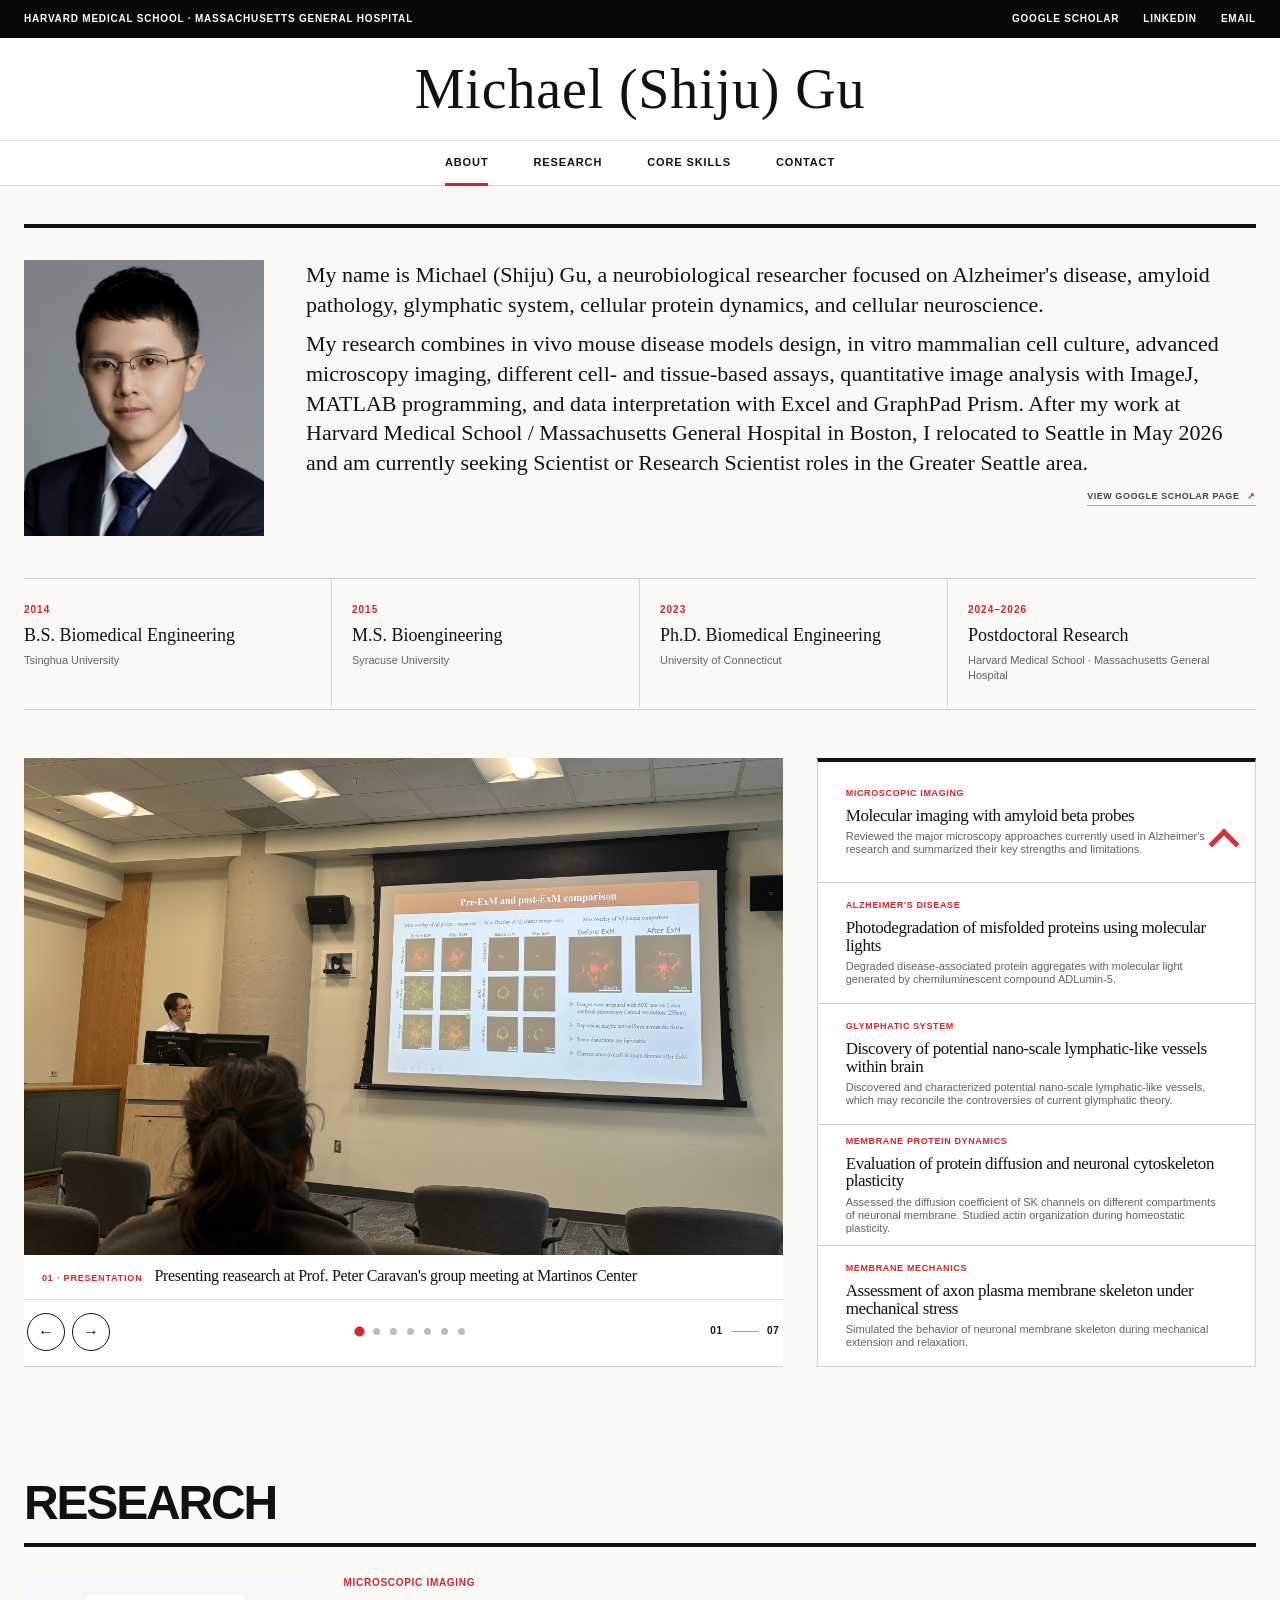
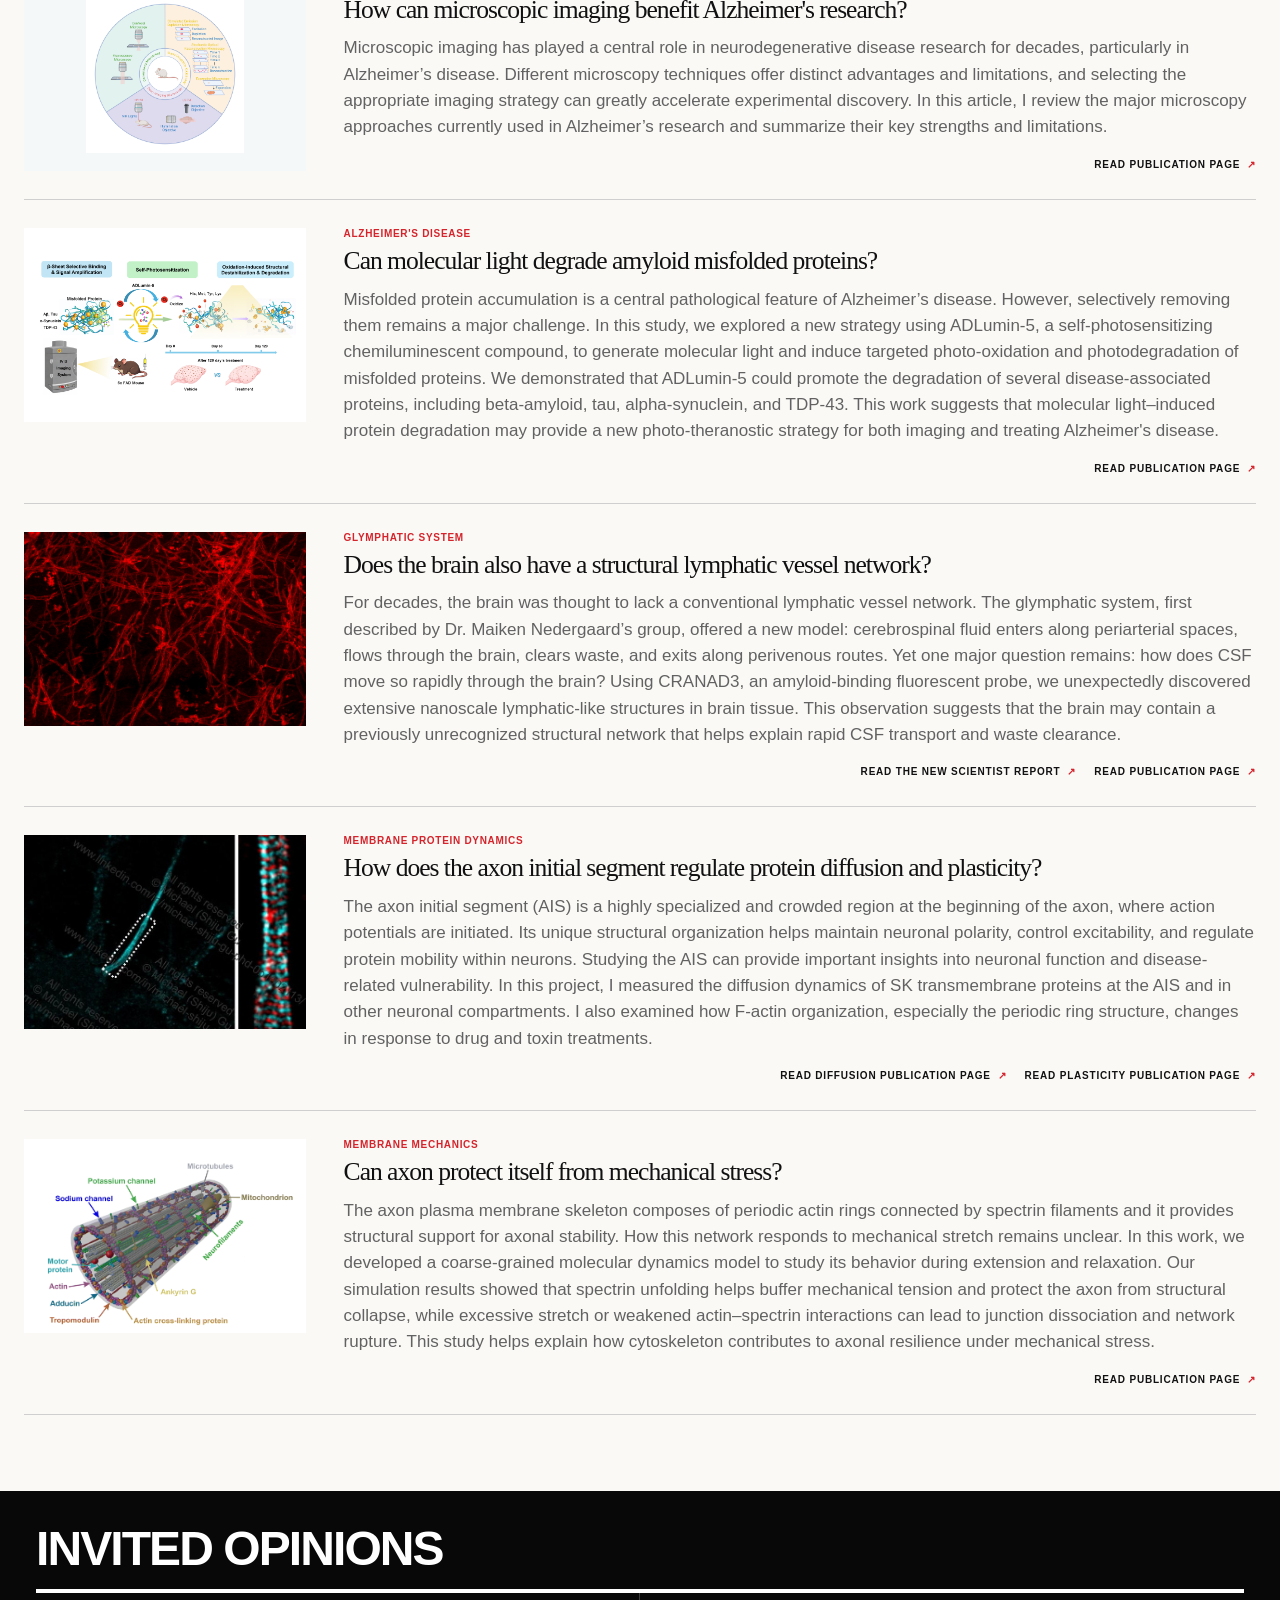
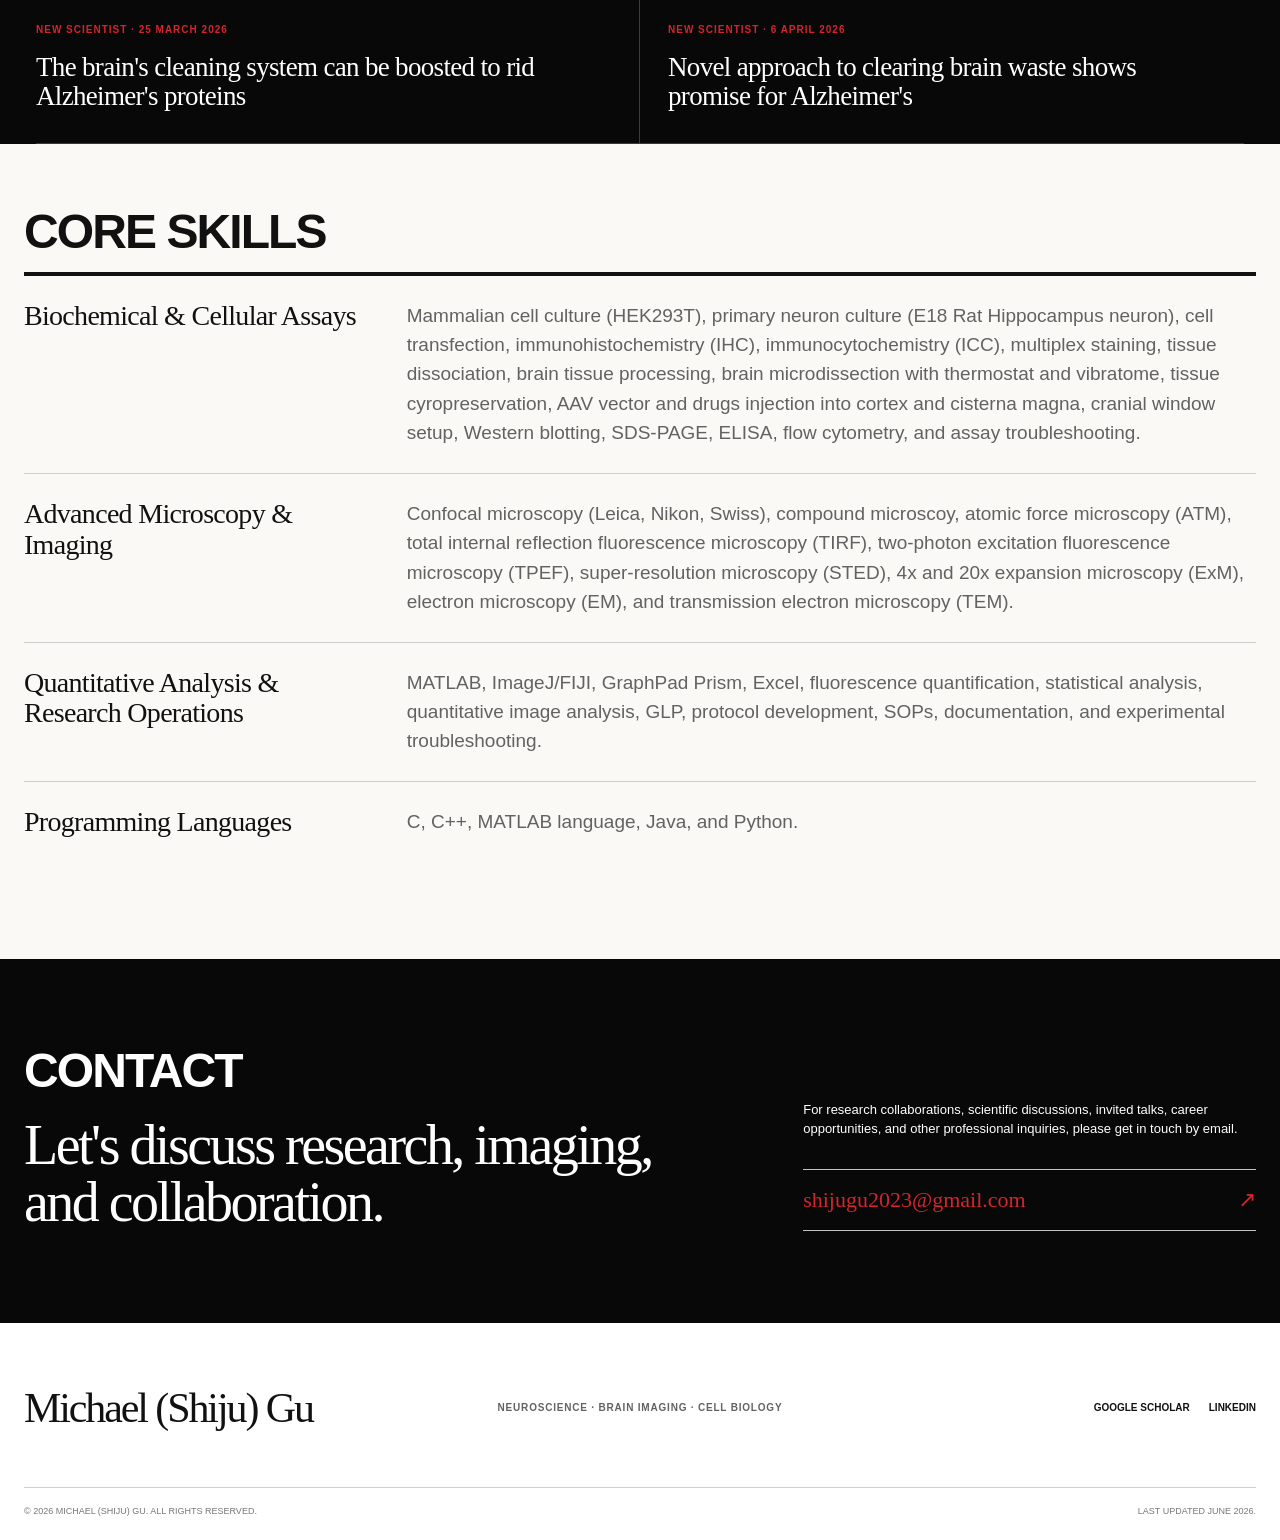
==== index.html @ 3fdcf0c5 "Add files via upload" ====
﻿<!doctype html>
<html lang="en">
  <head>
    <meta charset="UTF-8" />
    <meta name="viewport" content="width=device-width, initial-scale=1.0" />
    <meta
      name="description"
      content="Michael (Shiju) Gu is a researcher at Harvard Medical School and Massachusetts General Hospital working on the glymphatic system, Alzheimer's disease, neuronal plasticity, and biomedical imaging."
    />
    <meta name="theme-color" content="#ffffff" />
    <title>Personal Website of Michael (Shiju) Gu</title>
    <link rel="stylesheet" href="styles.css" />
    <script src="script.js" defer></script>
  </head>
  <body>
    <a class="skip-link" href="#main-content">Skip to main content</a>

    <div class="utility-bar">
      <div class="utility-inner">
        <p>
          <a href="https://hms.harvard.edu/" target="_blank" rel="noreferrer">Harvard Medical School</a>
          &middot;
          <a href="https://www.massgeneral.org/" target="_blank" rel="noreferrer">Massachusetts General Hospital</a>
        </p>
        <div>
          <a
            href="https://scholar.google.com/citations?user=sMQZGO8AAAAJ&hl=en"
            target="_blank"
            rel="noreferrer"
          >Google Scholar</a>
          <a
            href="https://www.linkedin.com/in/shiju-gu-phd-0b1602113/"
            target="_blank"
            rel="noreferrer"
          >LinkedIn</a>
          <a href="mailto:shijugu2023@gmail.com">Email</a>
        </div>
      </div>
    </div>

    <header class="site-header" data-header>
      <div class="masthead">
        <button
          class="menu-toggle"
          type="button"
          aria-label="Open navigation"
          aria-expanded="false"
          data-menu-toggle
        >
          <span></span><span></span><span></span>
        </button>

        <a class="site-name" href="#about" aria-label="Michael (Shiju) Gu, home">
          Michael (Shiju) Gu</a>

        <span class="masthead-spacer" aria-hidden="true"></span>
      </div>

      <nav class="main-nav" aria-label="Primary navigation" data-nav>
        <a href="#about">About</a>
        <a href="#research">Research</a>
        <a href="#skills">CORE SKILLS</a>
        <a href="#contact">Contact</a>
      </nav>
    </header>

    <main id="main-content">
      <section class="hero page-shell" id="about">
        <div class="intro-deck" aria-label="About Michael (Shiju) Gu">
          <div class="intro-portrait">
            <img
              src="images/Shiju-Gu.jpg?v=4"
              alt="Portrait of Michael (Shiju) Gu"
              width="2560"
              height="2458"
            >
          </div>

          <div class="intro-copy">
            <p>
              My name is Michael (Shiju) Gu, a neurobiological researcher focused on Alzheimer's disease, amyloid pathology,  
              glymphatic system, cellular protein dynamics, and cellular neuroscience.  
            </p>
            <p>
              My research combines in vivo mouse disease models design, in vitro mammalian cell culture, advanced microscopy imaging, 
              different cell- and tissue-based assays, quantitative image analysis with ImageJ, MATLAB programming, and data interpretation with Excel and GraphPad Prism. 
              After my work at Harvard Medical School / Massachusetts General Hospital in Boston, 
              I relocated to Seattle in May 2026 and am currently seeking Scientist or Research Scientist roles 
              in the Greater Seattle area.
            </p>
            <a
              class="profile-scholar-link intro-scholar-link"
              href="https://scholar.google.com/citations?user=sMQZGO8AAAAJ&hl=en"
              target="_blank"
              rel="noreferrer"
            >View Google Scholar Page <span>↗</span></a>
          </div>

          <ol class="education-line" aria-label="Education and training">
            <li>
              <time>2014</time>
              <strong>B.S. Biomedical Engineering</strong>
              <span><a href="https://www.tsinghua.edu.cn/en/" target="_blank" rel="noreferrer">Tsinghua University</a></span>
            </li>
            <li>
              <time>2015</time>
              <strong>M.S. Bioengineering</strong>
              <span><a href="https://www.syracuse.edu/" target="_blank" rel="noreferrer">Syracuse University</a></span>
            </li>
            <li>
              <time>2023</time>
              <strong>Ph.D. Biomedical Engineering</strong>
              <span><a href="https://uconn.edu/" target="_blank" rel="noreferrer">University of Connecticut</a></span>
            </li>
            <li>
              <time>2024–2026</time>
              <strong>Postdoctoral Research</strong>
              <span>
                <a href="https://hms.harvard.edu/" target="_blank" rel="noreferrer">Harvard Medical School</a>
                &middot;
                <a href="https://www.massgeneral.org/" target="_blank" rel="noreferrer">Massachusetts General Hospital</a>
              </span>
            </li>
          </ol>
        </div>

        <div class="hero-grid">
          <article class="lead-story">
            <div class="hero-carousel" data-carousel aria-label="Featured research image gallery">
              <div
                class="carousel-track"
                data-carousel-track
                tabindex="0"
                aria-label="Scrollable gallery. Use the left and right arrow keys to navigate."
              >
                <figure class="carousel-slide" data-slide>
                  <div class="carousel-image">
                    <img src="images/slides/slide-01.png" alt="Abstract neural dynamics visualization">
                  </div>
                  <figcaption>
                    <span>01 · Presentation</span>
                    <p>Presenting reasearch at Prof. Peter Caravan's group meeting at Martinos Center</p>
                  </figcaption>
                </figure>

                <figure class="carousel-slide" data-slide>
                  <div class="carousel-image">
                    <img src="images/slides/slide-02.png" alt="Abstract glymphatic pathway visualization">
                  </div>
                  <figcaption>
                    <span>02 · Seminar</span>
                    <p> Discussing with Prof. Dennis Selkoe after an Alzheimer's disease seminar at HMS</p>
                  </figcaption>
                </figure>

                <figure class="carousel-slide" data-slide>
                  <div class="carousel-image">
                    <img src="images/slides/slide-03.png" alt="Abstract molecular imaging visualization">
                  </div>
                  <figcaption>
                    <span>03 · In vivo Study</span>
                    <p>Injecting AAV vectors and fluorescent probes in mouse disease models </p>
                  </figcaption>
                </figure>

                <figure class="carousel-slide" data-slide>
                  <div class="carousel-image">
                    <img src="images/slides/slide-04.png" alt="Abstract amyloid imaging visualization">
                  </div>
                  <figcaption>
                    <span>04 · Imaging</span>
                    <p>Imaging Aβ plaques and microglia using confocal and fluorescence lifetime microscopy.</p>
                  </figcaption>
                </figure>

                <figure class="carousel-slide" data-slide>
                  <div class="carousel-image">
                    <img src="images/slides/slide-05.png" alt="Abstract axonal membrane visualization">
                  </div>
                  <figcaption>
                    <span>05 · Microscopy</span>
                    <p>Calibrating two-photon fluorescence microscopy for in vivo mouse brain imaging.</p>
                  </figcaption>
                </figure>

                <figure class="carousel-slide" data-slide>
                  <div class="carousel-image">
                    <img src="images/slides/slide-06.png" alt="Abstract microscopy visualization">
                  </div>
                  <figcaption>
                    <span>06 · Lab</span>
                    <p>Group photo with my PI, Prof. Chongzhao Ran (at center), and lab members at Martinos Center.</p>
                  </figcaption>
                </figure>

                <figure class="carousel-slide" data-slide>
                  <div class="carousel-image">
                    <img src="images/slides/slide-07.png" alt="Abstract collaborative research visualization">
                  </div>
                  <figcaption>
                    <span>07 · Martinos Center</span>
                    <p>Finishing my postdoc at MGH/HMS before relocating to Seattle in April 2026.</p>
                  </figcaption>
                </figure>
              </div>

              <div class="carousel-controls">
                <div class="carousel-buttons">
                  <button type="button" data-carousel-prev aria-label="Previous image">←</button>
                  <button type="button" data-carousel-next aria-label="Next image">→</button>
                </div>
                <div class="carousel-dots" data-carousel-dots aria-label="Choose an image"></div>
                <p class="carousel-count" aria-live="polite">
                  <span data-carousel-current>01</span>
                  <i></i>
                  <span>07</span>
                </p>
              </div>
            </div>

          </article>

          <aside class="hero-sidebar" aria-label="Research highlights">
            <a class="sidebar-story" href="#imaging">
              <span class="story-label">Microscopic Imaging</span>
              <h3>Molecular imaging with amyloid beta probes</h3>
              <p> Reviewed the major microscopy approaches currently used in Alzheimer's research and summarized their key strengths and limitations.</p>
            </a>

            <a class="sidebar-story" href="#protein-photodegradation">
              <span class="story-label">Alzheimer's Disease</span>
              <h3>Photodegradation of misfolded proteins using molecular lights</h3>
              <p>Degraded disease-associated protein aggregates with molecular light generated by chemiluminescent compound ADLumin-5.</p>
            </a>

            <a class="sidebar-story" href="#glymphatic">
              <span class="story-label">Glymphatic system</span>
              <h3>Discovery of potential nano-scale lymphatic-like vessels within brain</h3>
              <p>Discovered and characterized potential nano-scale lymphatic-like vessels, which may reconcile the controversies of current glymphatic theory.</p>
            </a>

            <a class="sidebar-story" href="#plasticity">
              <span class="story-label">Membrane protein dynamics</span>
              <h3>Evaluation of protein diffusion and neuronal cytoskeleton plasticity</h3>
              <p>Assessed the diffusion coefficient of SK channels on different compartments of neuronal membrane. 
                Studied actin organization during homeostatic plasticity.</p>
            </a>

            <a class="sidebar-story" href="#membrane-skeleton">
              <span class="story-label">Membrane mechanics</span>
              <h3>Assessment of axon plasma membrane skeleton under mechanical stress</h3>
              <p>Simulated the behavior of neuronal membrane skeleton during mechanical extension and relaxation.</p>
            </a>

          </aside>
        </div>
      </section>

      <section class="research-section page-shell" id="research">
    <div class="section-title-row">
      <h2>Research</h2>
    </div>

        <div class="research-grid">

      <article class="research-card" id="imaging">
        <div class="card-art molecule-art research-image-art">
          <img
            src="images/research-molecular-imaging.png"
            alt="Overview diagram of microscopic imaging techniques"
          >
        </div>
            <div class="research-card-copy">
              <span class="story-label">Microscopic Imaging</span>
              <h3>How can microscopic imaging benefit Alzheimer's research?</h3>
              <p>
                Microscopic imaging has played a central role in neurodegenerative disease research for decades, particularly in Alzheimer’s disease. Different microscopy techniques offer distinct advantages and limitations, and selecting the appropriate imaging strategy can greatly accelerate experimental discovery. In this article, I review the major microscopy approaches currently used in Alzheimer’s research and summarize their key strengths and limitations. 
              </p>
              <div class="research-publication-links">
                <a
                  href="https://onlinelibrary.wiley.com/doi/full/10.1002/ird3.70002"
                  target="_blank"
                  rel="noreferrer"
                >read publication page <span>↗</span></a>
              </div>
            </div>
          </article>

      <article class="research-card" id="protein-photodegradation">
        <div class="card-art glymphatic-art">
          <img
            src="images/ADL5.png"
            alt="Fluorescence microscopy image related to molecular phototherapy"
          >
        </div>
            <div class="research-card-copy">
              <span class="story-label">Alzheimer's Disease</span>
              <h3>Can molecular light degrade amyloid misfolded proteins?</h3>
              <p>
                Misfolded protein accumulation is a central pathological feature of Alzheimer’s disease. 
                However, selectively removing them remains a major challenge. In this study, we explored a new strategy 
                using ADLumin-5, a self-photosensitizing chemiluminescent compound, to generate 
                molecular light and induce targeted photo-oxidation and photodegradation of 
                misfolded proteins. 
                We demonstrated that ADLumin-5 could promote the degradation of several 
                disease-associated proteins, including beta-amyloid, tau, alpha-synuclein, 
                and TDP-43. This work suggests that molecular light–induced protein 
                degradation may provide a new photo-theranostic strategy for 
                both imaging and treating Alzheimer's disease.
              </p>
              <div class="research-publication-links">
                <a
                  href="https://www.biorxiv.org/content/10.64898/2026.06.16.732486v1"
                  target="_blank"
                  rel="noreferrer"
                >read publication page <span>↗</span></a>
              </div>
            </div>
          </article>

      <article class="research-card" id="glymphatic">
            <div class="card-art glymphatic-art">
         <img
           src="images/glymphatic-nlvs.png"
           alt="Red fluorescence microscopy image showing fine brain structures"
         >
            </div>
            <div class="research-card-copy">
              <span class="story-label">Glymphatic system</span>
              <h3>Does the brain also have a structural lymphatic vessel network?</h3>
              <p>
                For decades, the brain was thought to lack a conventional lymphatic vessel network.
                 The glymphatic system, first described by Dr. Maiken Nedergaard’s group, offered 
                 a new model: cerebrospinal fluid enters along periarterial spaces, 
                 flows through the brain, clears waste, and exits along perivenous routes. 
                 Yet one major question remains: how does CSF move so rapidly through the brain?
                 Using CRANAD3, an amyloid-binding fluorescent probe, we unexpectedly 
                 discovered extensive nanoscale lymphatic-like structures in brain tissue. 
                 This observation suggests that the brain may contain a previously unrecognized 
                 structural network that helps explain rapid CSF transport and waste clearance.
              </p>
              <div class="research-publication-links">
                <a
                  href="https://www.newscientist.com/article/2515542-accidental-discovery-hints-at-mystery-structures-within-our-brain/"
                  target="_blank"
                  rel="noreferrer"
                >Read the New Scientist Report <span>↗</span></a>
                <a
                  href="https://www.biorxiv.org/content/10.64898/2025.12.30.697095v2.abstract"
                  target="_blank"
                  rel="noreferrer"
                >read publication page <span>↗</span></a>
              </div>
            </div>
          </article>

      <article class="research-card" id="plasticity">
        <div class="card-art axon-art research-image-art">
          <img
            src="images/research-axon-dynamics.jpg"
            alt="Microscopy image of axonal membrane dynamics"
          >
        </div>
            <div class="research-card-copy">
              <span class="story-label">Membrane Protein Dynamics</span>
              <h3>How does the axon initial segment regulate protein diffusion and plasticity?</h3>
              <p>
                The axon initial segment (AIS) is a highly specialized and crowded region at the 
                beginning of the axon, where action potentials are initiated. Its unique structural 
                organization helps maintain neuronal polarity, control excitability, and regulate protein 
                mobility within neurons. Studying the AIS can provide important insights into neuronal 
                function and disease-related vulnerability. In this project, I measured the diffusion 
                dynamics of SK transmembrane proteins at the AIS and in other neuronal compartments. 
                I also examined how F-actin organization, especially the periodic ring structure, 
                changes in response to drug and toxin treatments.
              </p>
              <div class="research-publication-links research-publication-links-multiple">
                <a
                  href="https://journals.physiology.org/doi/full/10.1093/function/zqad018"
                  target="_blank"
                  rel="noreferrer"
                >read diffusion publication page <span>↗</span></a>
                <a
                  href="https://www.biorxiv.org/content/10.1101/2025.10.28.685151v1.abstract"
                  target="_blank"
                  rel="noreferrer"
                >read plasticity publication page <span>↗</span></a>
              </div>
            </div>
          </article>

      <article class="research-card" id="membrane-skeleton">
        <div class="card-art axon-art research-image-art">
          <img
            src="images/simulation-image.png"
            alt="Microscopy image related to axonal membrane skeleton dynamics"
          >
        </div>
            <div class="research-card-copy">
              <span class="story-label">Membrane mechanics</span>
              <h3>Can axon protect itself from mechanical stress?</h3>
              <p>
                The axon plasma membrane skeleton composes of periodic 
                actin rings connected by spectrin filaments and it provides structural support for 
                axonal stability. How this network responds to mechanical stretch remains 
                unclear. In this work, we developed a coarse-grained molecular dynamics model 
                to study its behavior during extension and relaxation. 
                Our simulation results showed that spectrin unfolding helps buffer mechanical tension 
                and protect the axon from structural collapse, while excessive stretch or 
                weakened actin–spectrin interactions can lead to junction dissociation and 
                network rupture. This study helps explain how cytoskeleton contributes to axonal resilience under mechanical stress.
              </p>
              <div class="research-publication-links">
                <a
                  href="https://pubs.rsc.org/en/content/articlehtml/2023/sm/d2sm01602h"
                  target="_blank"
                  rel="noreferrer"
                >read publication page <span>↗</span></a>
              </div>
            </div>
          </article>
        </div>

        <section class="invited-opinions" aria-labelledby="opinions-title">
      <div class="opinions-heading">
        <h3 id="opinions-title">Invited opinions</h3>
      </div>

          <div class="opinion-list">
            <a
              href="https://www.newscientist.com/article/2520849-the-brains-cleaning-system-can-be-boosted-to-rid-alzheimers-proteins/?utm_term=Autofeed&utm_campaign=echobox&utm_medium=social&utm_source=Linkedin#Echobox=1774590391"
              target="_blank"
              rel="noreferrer"
            >
              <span>New Scientist · 25 March 2026</span>
              <h4>The brain's cleaning system can be boosted to rid Alzheimer's proteins</h4>
            </a>
            <a
              href="https://www.newscientist.com/article/2522065-novel-approach-to-clearing-brain-waste-shows-promise-for-alzheimers/"
              target="_blank"
              rel="noreferrer"
            >
              <span>New Scientist · 6 April 2026</span>
              <h4>Novel approach to clearing brain waste shows promise for Alzheimer's</h4>
            </a>
          </div>
        </section>

        <section class="skills-panel" id="skills" aria-labelledby="skills-title">
      <div class="skills-heading">
        <h3 id="skills-title">Core skills</h3>
      </div>

          <div class="skills-grid">
            <article>
              <h4>Biochemical &amp; Cellular Assays</h4>
              <p>
                Mammalian cell culture (HEK293T), primary neuron culture (E18 Rat Hippocampus neuron), cell transfection, immunohistochemistry (IHC), 
                immunocytochemistry (ICC), multiplex staining, 
                tissue dissociation, brain tissue processing, brain microdissection with thermostat and vibratome, tissue cyropreservation, AAV vector and drugs injection into cortex and cisterna magna,
                cranial window setup, Western blotting, SDS-PAGE, ELISA, flow cytometry,
                 
                and assay troubleshooting.
              </p>
            </article>
            <article>
              <h4>Advanced Microscopy &amp; Imaging</h4>
              <p>
                Confocal microscopy (Leica, Nikon, Swiss), compound microscoy, atomic force microscopy (ATM), total internal reflection fluorescence microscopy (TIRF), two-photon excitation fluorescence microscopy (TPEF), super-resolution microscopy (STED), 4x and 20x expansion
                microscopy (ExM), electron microscopy (EM), and transmission electron microscopy (TEM).
              </p>
            </article>
            <article>
              <h4>Quantitative Analysis &amp; Research Operations</h4>
              <p>
                MATLAB, ImageJ/FIJI, GraphPad Prism, Excel, fluorescence quantification, statistical analysis, quantitative image analysis, GLP, protocol development, SOPs,
                documentation, and experimental troubleshooting.
              </p>
            </article>
            <article>
              <h4>Programming Languages</h4>
              <p>
                C, C++, MATLAB language, Java, and Python.
              </p>
            </article>
          </div>
        </section>
      </section>

      <section class="contact-section" id="contact">
        <div class="page-shell contact-grid">
          <div>
            <span class="section-tag light">Contact</span>
            <h2>Let's discuss research, imaging, and collaboration.</h2>
          </div>
          <div class="contact-copy">
            <p>
              For research collaborations, scientific discussions, invited talks, career opportunities, and other
              professional inquiries, please get in touch by email.
            </p>
            <a class="email-link" href="mailto:shijugu2023@gmail.com">
              shijugu2023@gmail.com
              <span aria-hidden="true">↗</span>
            </a>
          </div>
        </div>
      </section>
    </main>

    <footer class="site-footer">
      <div class="page-shell footer-grid">
        <a class="footer-name" href="#home">Michael (Shiju) Gu</a>
        <p>Neuroscience · Brain Imaging · Cell Biology </p>
        <div>
          <a
            href="https://scholar.google.com/citations?user=sMQZGO8AAAAJ&hl=en"
            target="_blank"
            rel="noreferrer"
          >Google Scholar</a>
          <a
            href="https://www.linkedin.com/in/shiju-gu-phd-0b1602113/"
            target="_blank"
            rel="noreferrer"
          >LinkedIn</a>
        </div>
      </div>
      <div class="page-shell copyright">
        <p>© <span data-year></span> Michael (Shiju) Gu. All rights reserved.</p>
        <p>Last updated June 2026.</p>
      </div>
    </footer>
    <button class="scroll-top-button" type="button" aria-label="Back to top" data-scroll-top></button>
  </body>
</html>
---- styles.css ----
:root {
  --red: #d5242b;
  --red-dark: #a70d1c;
  --ink: #111111;
  --paper: #ffffff;
  --mist: #f2f2f2;
  --soft: #e7e7e7;
  --gray: #626262;
  --blue-black: #0d222a;
  --warm-white: #faf9f6;
  --line: #cfcfcf;
  --serif: Georgia, "Times New Roman", serif;
  --sans: Arial, "Helvetica Neue", sans-serif;
  --page: 1240px;
}

* {
  box-sizing: border-box;
}

html {
  scroll-behavior: smooth;
  scroll-padding-top: 132px;
}

body {
  margin: 0;
  background: var(--warm-white);
  color: var(--ink);
  font-family: var(--sans);
  line-height: 1.45;
}

::selection {
  background: var(--red);
  color: #fff;
}

a {
  color: inherit;
  text-decoration: none;
}

button {
  color: inherit;
  font: inherit;
}

img,
svg {
  max-width: 100%;
}

.skip-link {
  position: fixed;
  top: 8px;
  left: 8px;
  z-index: 100;
  padding: 10px 14px;
  background: var(--red);
  color: #fff;
  transform: translateY(-150%);
}

.skip-link:focus {
  transform: translateY(0);
}

.page-shell {
  width: min(calc(100% - 48px), var(--page));
  margin-inline: auto;
}

.utility-bar {
  background: #090909;
  color: #fff;
}

.utility-inner {
  display: flex;
  align-items: center;
  justify-content: space-between;
  width: min(calc(100% - 48px), var(--page));
  min-height: 38px;
  margin-inline: auto;
  font-size: 10px;
  font-weight: 700;
  letter-spacing: 0.08em;
  text-transform: uppercase;
}

.utility-inner p {
  margin: 0;
}

.utility-inner div {
  display: flex;
  gap: 24px;
}

.utility-inner a:hover {
  color: #ff6268;
}

.site-header {
  position: sticky;
  top: 0;
  z-index: 20;
  border-bottom: 1px solid #d8d8d8;
  background: rgba(255, 255, 255, 0.98);
  box-shadow: 0 1px 0 rgba(0, 0, 0, 0.02);
}

.masthead {
  display: grid;
  grid-template-columns: 1fr auto 1fr;
  align-items: center;
  width: min(calc(100% - 48px), var(--page));
  min-height: 102px;
  margin-inline: auto;
}

.card-art img {
  display: block;
  width: 100%;
  height: 100%;
  object-fit: cover;
}

.site-name {
  font-family: var(--serif);
  font-size: clamp(38px, 4.5vw, 56px);
  letter-spacing: 0.015em;
  line-height: 0.8;
}

.menu-toggle {
  display: grid;
  width: 42px;
  gap: 6px;
  justify-self: start;
  padding: 8px 4px;
  border: 0;
  background: transparent;
  cursor: pointer;
  visibility: hidden;
}

.menu-toggle span {
  display: block;
  width: 25px;
  height: 2px;
  background: var(--ink);
}

.masthead-spacer {
  justify-self: end;
}

.contact-pill {
  justify-self: end;
  padding: 10px 19px;
  border-radius: 999px;
  background: var(--red);
  color: #fff;
  font-size: 11px;
  font-weight: 700;
  letter-spacing: 0.04em;
  text-transform: uppercase;
  transition: background-color 180ms ease;
}

.contact-pill:hover {
  background: var(--red-dark);
}

.contact-pill span {
  margin-left: 7px;
}

.main-nav {
  display: flex;
  align-items: center;
  justify-content: center;
  gap: 45px;
  min-height: 45px;
  border-top: 1px solid #e3e3e3;
  font-size: 11px;
  font-weight: 700;
  letter-spacing: 0.08em;
  text-transform: uppercase;
}

.main-nav a {
  position: relative;
}

.main-nav a::after {
  position: absolute;
  right: 0;
  bottom: -15px;
  left: 0;
  height: 3px;
  background: var(--red);
  content: "";
  transform: scaleX(0);
  transition: transform 180ms ease;
}

.main-nav a:hover::after,
.main-nav a.active::after {
  transform: scaleX(1);
}

.hero {
  padding-top: 38px;
  padding-bottom: 50px;
}

.intro-deck {
  display: grid;
  grid-template-columns: 240px minmax(0, 1fr);
  gap: 42px;
  align-items: start;
  margin-bottom: 48px;
  padding: 32px 0 24px;
  border-top: 4px solid var(--ink);
  border-bottom: 1px solid var(--line);
}

.intro-heading h1 {
  max-width: 720px;
  margin: 14px 0 0;
  font-family: var(--serif);
  font-size: clamp(45px, 6vw, 76px);
  font-weight: 400;
  letter-spacing: -0.058em;
  line-height: 0.95;
}

.intro-heading .section-tag {
  display: block;
  color: var(--ink);
  font-size: clamp(34px, 4vw, 48px);
  font-weight: 700;
  letter-spacing: -0.045em;
  line-height: 1;
  text-transform: uppercase;
}

.intro-copy {
  display: flex;
  align-self: stretch;
  flex-direction: column;
  justify-content: flex-start;
  min-height: 276px;
  padding-top: 0;
}

.intro-copy p {
  margin: 0;
  color: var(--ink);
  font-family: var(--serif);
  font-size: 22px;
  line-height: 1.35;
}

.intro-copy p + p {
  margin-top: 10px;
}

.intro-portrait {
  width: 240px;
  height: 276px;
  overflow: hidden;
  background: #d7d7d2;
}

.intro-portrait img {
  display: block;
  width: 100%;
  height: 100%;
  object-fit: cover;
  object-position: 50% 28%;
  filter: saturate(0.86) contrast(1.03);
}

.intro-scholar-link {
  align-self: flex-end;
  margin-top: auto;
  padding-top: 0;
}

.education-line {
  display: grid;
  grid-column: 1 / -1;
  grid-template-columns: repeat(4, 1fr);
  margin: 0;
  padding: 0;
  border-top: 1px solid var(--line);
  list-style: none;
}

.education-line li {
  position: relative;
  min-width: 0;
  padding: 18px 20px 2px 0;
  border-right: 1px solid #d6d6d6;
}

.education-line li:not(:first-child) {
  padding-left: 20px;
}

.education-line li:last-child {
  border-right: 0;
}

@media (min-width: 981px) {
  .education-line li {
    padding-top: 24px;
  }

  .education-line li:not(:last-child)::after {
    position: absolute;
    top: 0;
    right: -1px;
    bottom: -22px;
    width: 1px;
    background: #d6d6d6;
    content: "";
  }
}

.education-line time,
.education-line strong,
.education-line span {
  display: block;
}

.education-line time {
  margin-bottom: 7px;
  color: var(--red);
  font-size: 10px;
  font-weight: 700;
  letter-spacing: 0.1em;
  text-transform: uppercase;
}

.education-line strong {
  font-family: var(--serif);
  font-size: 18px;
  font-weight: 400;
  line-height: 1.2;
}

.education-line span {
  margin-top: 7px;
  color: var(--gray);
  font-size: 11px;
  line-height: 1.35;
}

.education-line span a {
  color: inherit;
}

.education-line span a:hover {
  color: var(--red);
}

.hero-grid {
  display: grid;
  grid-template-columns: minmax(0, 1.9fr) minmax(330px, 1.1fr);
  gap: 34px;
}

.lead-story,
.hero-sidebar {
  min-width: 0;
}

.hero-carousel {
  min-width: 0;
  border-bottom: 1px solid #cfcfcf;
  background: #fff;
}

.carousel-track {
  display: flex;
  overflow-x: auto;
  scroll-behavior: smooth;
  scroll-snap-type: x mandatory;
  scrollbar-width: none;
  overscroll-behavior-x: contain;
}

.carousel-track::-webkit-scrollbar {
  display: none;
}

.carousel-track:focus-visible {
  outline: 3px solid var(--red);
  outline-offset: 4px;
}

.carousel-slide {
  flex: 0 0 100%;
  min-width: 0;
  margin: 0;
  scroll-snap-align: start;
  scroll-snap-stop: always;
}

.carousel-image {
  aspect-ratio: 10 / 6.55;
  overflow: hidden;
  background: #050505;
}

.carousel-image img {
  display: block;
  width: 100%;
  height: 100%;
  object-fit: cover;
  transition: transform 700ms cubic-bezier(0.2, 0.7, 0.2, 1);
}

.carousel-slide:hover .carousel-image img {
  transform: scale(1.018);
}

.carousel-slide figcaption {
  display: flex;
  align-items: baseline;
  gap: 12px;
  min-height: 44px;
  padding: 12px 18px 11px;
  overflow: hidden;
  white-space: nowrap;
}

.carousel-slide figcaption span {
  flex: 0 0 auto;
  color: var(--red);
  font-size: 9px;
  font-weight: 700;
  letter-spacing: 0.09em;
  text-transform: uppercase;
}

.carousel-slide figcaption p {
  min-width: 0;
  margin: 0;
  overflow: hidden;
  font-family: var(--serif);
  font-size: 16px;
  letter-spacing: -0.02em;
  line-height: 1.15;
  text-overflow: ellipsis;
}

.carousel-controls {
  display: grid;
  grid-template-columns: auto 1fr auto;
  align-items: center;
  gap: 24px;
  padding: 13px 3px 15px;
  border-top: 1px solid #dedede;
}

.carousel-buttons {
  display: flex;
  gap: 7px;
}

.carousel-buttons button {
  display: grid;
  width: 38px;
  height: 38px;
  padding: 0;
  place-items: center;
  border: 1px solid var(--ink);
  border-radius: 50%;
  background: transparent;
  cursor: pointer;
  transition:
    background-color 160ms ease,
    color 160ms ease;
}

.carousel-buttons button:hover {
  background: var(--ink);
  color: #fff;
}

.carousel-dots {
  display: flex;
  justify-content: center;
  gap: 10px;
}

.carousel-dots button {
  width: 7px;
  height: 7px;
  padding: 0;
  border: 0;
  border-radius: 50%;
  background: #bcbcbc;
  cursor: pointer;
  transition:
    background-color 160ms ease,
    transform 160ms ease;
}

.carousel-dots button.active {
  background: var(--red);
  transform: scale(1.45);
}

.carousel-count {
  display: flex;
  align-items: center;
  gap: 8px;
  margin: 0;
  font-size: 10px;
  font-weight: 700;
  letter-spacing: 0.08em;
}

.carousel-count i {
  display: block;
  width: 28px;
  height: 1px;
  background: #a4a4a4;
}

.story-kicker,
.paper-meta {
  display: flex;
  align-items: center;
  justify-content: space-between;
  gap: 18px;
  margin-top: 16px;
  color: var(--gray);
  font-size: 10px;
  font-weight: 700;
  letter-spacing: 0.07em;
  line-height: 1;
  text-transform: uppercase;
}

.story-kicker time {
  flex: 0 0 auto;
  white-space: nowrap;
}

.story-kicker span,
.story-label,
.paper-type {
  color: var(--red);
  font-size: 10px;
  font-weight: 700;
  letter-spacing: 0.07em;
  text-transform: uppercase;
}

.hero-profile {
  display: grid;
  grid-template-columns: 118px minmax(0, 1fr);
  gap: 22px;
  align-items: start;
  padding: 24px;
  border-bottom: 1px solid var(--line);
  background: #fff;
}

.profile-portrait {
  align-self: start;
  height: 142px;
  overflow: hidden;
  background: #d7d7d2;
}

.profile-portrait img {
  display: block;
  width: 100%;
  height: 100%;
  object-fit: cover;
  object-position: 50% 28%;
  filter: saturate(0.86) contrast(1.03);
}

.profile-intro {
  min-width: 0;
}

.profile-intro .story-kicker {
  margin-top: 0;
}

.profile-name {
  margin: 8px 0 6px;
  font-family: var(--serif);
  font-size: clamp(23px, 1.6vw, 28px);
  font-weight: 400;
  letter-spacing: -0.03em;
  line-height: 0.98;
}

.lead-summary {
  margin: 0;
  color: #3f3f3f;
  font-family: var(--serif);
  font-size: 15px;
  line-height: 1.36;
}

.profile-scholar-link {
  display: inline-flex;
  align-items: center;
  gap: 8px;
  margin-top: 12px;
  padding-bottom: 2px;
  border-bottom: 1px solid #aaa;
  color: #444;
  font-size: 9px;
  font-weight: 700;
  letter-spacing: 0.06em;
  text-transform: uppercase;
}

.profile-scholar-link span {
  color: var(--red);
  transition: transform 180ms ease;
}

.profile-scholar-link:hover {
  border-color: var(--red);
  color: var(--red);
}

.profile-scholar-link:hover span {
  transform: translate(3px, -3px);
}

.hero-sidebar {
  display: flex;
  flex-direction: column;
  border: 1px solid #d0d0d0;
  border-top: 4px solid var(--ink);
  background: #fff;
}

.hero-sidebar > h2 {
  margin: 0;
  padding: 19px 22px 17px;
  border-bottom: 1px solid #cfcfcf;
  font-size: 22px;
  letter-spacing: -0.02em;
  line-height: 1;
  text-transform: uppercase;
}

.sidebar-story {
  display: flex;
  flex: 1 1 0;
  flex-direction: column;
  justify-content: center;
  min-height: 96px;
  padding: 16px 28px;
  border-bottom: 1px solid var(--line);
  transition: background-color 180ms ease;
}

.sidebar-story:last-child {
  border-bottom: 0;
}

.sidebar-story .story-label {
  font-size: 9px;
}

.sidebar-story h3 {
  margin: 7px 0 6px;
  font-family: var(--serif);
  font-size: 17px;
  font-weight: 400;
  letter-spacing: -0.025em;
  line-height: 1.02;
  transition: color 180ms ease;
}

.sidebar-story p {
  margin: 0;
  color: var(--gray);
  font-size: 11px;
  line-height: 1.18;
}

.sidebar-story:hover {
  background: #f7f7f5;
}

.sidebar-story:hover h3 {
  color: var(--red);
}

.research-section {
  padding-top: 62px;
  padding-bottom: 96px;
}

.section-title-row {
  display: flex;
  align-items: end;
  justify-content: space-between;
  gap: 40px;
  margin-bottom: 30px;
  padding-bottom: 16px;
  border-bottom: 4px solid var(--ink);
}

.section-title-row h2 {
  margin: 0;
  font-size: clamp(34px, 4vw, 48px);
  letter-spacing: -0.045em;
  line-height: 1;
  text-transform: uppercase;
}

.section-title-row > p {
  max-width: 430px;
  margin: 0;
  color: var(--gray);
  font-family: var(--serif);
  font-size: 17px;
  text-align: right;
}

.research-overview {
  display: grid;
  grid-template-columns: minmax(0, 1.1fr) minmax(320px, 0.9fr);
  gap: 70px;
  margin-bottom: 56px;
  padding: 14px 0 34px;
  border-bottom: 1px solid var(--line);
}

.research-overview p {
  margin: 0 0 15px;
  color: var(--gray);
  font-size: 14px;
  line-height: 1.55;
}

.research-overview .research-overview-lead {
  margin: 0;
  color: var(--ink);
  font-family: var(--serif);
  font-size: clamp(25px, 3vw, 37px);
  letter-spacing: -0.035em;
  line-height: 1.15;
}

.research-grid {
  display: grid;
  grid-template-columns: 1fr;
  gap: 0;
}

.research-card-large {
  grid-column: 1 / -1;
  display: grid;
  grid-template-columns: 1.55fr 0.75fr;
  gap: 30px;
}

.research-card-row {
  grid-column: 1 / -1;
  display: grid;
  grid-template-columns: 1.55fr 0.75fr;
  gap: 30px;
}

.research-card-row-reverse {
  grid-template-columns: 0.75fr 1.55fr;
}

.research-card-row-reverse .card-art {
  grid-column: 2;
  grid-row: 1;
}

.research-card-row-reverse .research-card-copy {
  grid-column: 1;
  grid-row: 1;
}

.card-art {
  position: relative;
  min-height: 270px;
  overflow: hidden;
  background: #e8ecee;
}

.research-grid .card-art {
  cursor: zoom-in;
}

.research-grid .card-art::before {
  position: absolute;
  inset: 0;
  z-index: 1;
  background: rgba(0, 0, 0, 0.16);
  content: "";
  opacity: 0;
  transition: opacity 180ms ease;
  pointer-events: none;
}

.research-grid .card-art::after {
  position: absolute;
  top: 50%;
  left: 50%;
  z-index: 2;
  display: grid;
  width: 46px;
  height: 46px;
  place-items: center;
  border: 1px solid rgba(255, 255, 255, 0.85);
  border-radius: 50%;
  background: rgba(255, 255, 255, 0.92);
  box-shadow: 0 8px 24px rgba(0, 0, 0, 0.22);
  color: var(--red);
  content: "+";
  font-family: Arial, Helvetica, sans-serif;
  font-size: 34px;
  font-weight: 300;
  line-height: 1;
  opacity: 0;
  transform: translate(-50%, -50%) scale(0.9);
  transition: opacity 180ms ease, transform 180ms ease;
  pointer-events: none;
}

.research-grid .card-art:hover::before,
.research-grid .card-art:focus-visible::before,
.research-grid .card-art:hover::after,
.research-grid .card-art:focus-visible::after {
  opacity: 1;
}

.research-grid .card-art:hover::after,
.research-grid .card-art:focus-visible::after {
  transform: translate(-50%, -50%) scale(1);
}

.image-zoom-backdrop {
  position: fixed;
  inset: 0;
  z-index: 1000;
  display: grid;
  place-items: center;
  padding: 42px;
  background: rgba(8, 8, 8, 0.84);
  cursor: zoom-out;
}

.image-zoom-backdrop img {
  display: block;
  max-width: min(1100px, 92vw);
  max-height: 86vh;
  object-fit: contain;
  background: #fff;
  box-shadow: 0 24px 80px rgba(0, 0, 0, 0.45);
}

.image-zoom-backdrop::after {
  position: fixed;
  top: 24px;
  right: 30px;
  color: #fff;
  content: "×";
  font-size: 34px;
  line-height: 1;
}

body.image-zoom-open {
  overflow: hidden;
}

.research-image-art {
  display: grid;
  place-items: center;
  padding: 10px;
  background: #f2f6f6;
}

.research-image-art img {
  object-fit: contain;
}

.research-card-large .card-art {
  height: 440px;
  min-height: 440px;
}

.research-card:not(.research-card-large) .card-art {
  height: 330px;
}

.research-card-row .card-art {
  height: 380px;
  min-height: 380px;
}

.card-art > svg {
  display: block;
  width: 100%;
  height: 100%;
  object-fit: cover;
}

.research-card-copy {
  display: flex;
  flex-direction: column;
  justify-content: flex-start;
  height: 100%;
  min-width: 0;
  padding-top: 0;
  border-top: 0;
}

.research-card {
  transition: transform 220ms ease;
}

.research-card:hover {
  transform: translateY(-3px);
}

.research-card-large .research-card-copy {
  display: flex;
  flex-direction: column;
  justify-content: flex-end;
  padding-bottom: 12px;
}

.research-card-row .research-card-copy {
  display: flex;
  flex-direction: column;
  justify-content: flex-end;
  padding-bottom: 12px;
}

.research-card-copy h3 {
  margin: 0 0 12px;
  font-family: var(--serif);
  font-size: clamp(27px, 3vw, 42px);
  font-weight: 400;
  letter-spacing: -0.04em;
  line-height: 1.04;
}

.research-card:not(.research-card-large) .research-card-copy h3 {
  font-size: clamp(18px, 2vw, 27px);
}

.research-card-row .research-card-copy h3 {
  font-size: clamp(20px, 3vw, 36px);
}

.research-card-copy p {
  max-width: 980px;
  margin: 0;
  color: var(--gray);
  font-size: 17px;
  line-height: 1.55;
}

.research-grid .research-card {
  display: grid;
  grid-template-columns: clamp(230px, 22vw, 305px) minmax(0, 1fr);
  gap: 38px;
  align-items: stretch;
  min-width: 0;
  padding: 28px 0;
  border-bottom: 1px solid var(--line);
}

.research-grid .research-card .card-art {
  align-self: start;
  width: 100%;
  height: auto;
  min-height: 0;
  aspect-ratio: 1.45 / 1;
}

.research-grid .research-card:first-child {
  padding-top: 0;
}

.research-card-heading {
  display: flex;
  align-items: baseline;
  gap: 18px;
  min-width: 0;
}

.research-card-heading .story-label {
  flex: 0 0 185px;
  font-size: 13px;
  line-height: 1.2;
}

.research-card-heading h3 {
  min-width: 0;
}

.research-card-copy > .story-label {
  display: block;
  margin-bottom: 8px;
  line-height: 1.2;
}

.research-publication-links {
  display: flex;
  justify-content: flex-end;
  gap: 18px;
  margin-top: auto;
  padding-top: 18px;
  text-align: right;
}

.research-publication-links a {
  display: inline-flex;
  align-items: center;
  gap: 7px;
  color: var(--ink);
  font-size: 10px;
  font-weight: 700;
  letter-spacing: 0.08em;
  line-height: 1.2;
  text-transform: uppercase;
}

.research-publication-links a span {
  color: var(--red);
  transition: transform 180ms ease;
}

.research-publication-links a:hover {
  color: var(--red);
}

.research-publication-links a:hover span {
  transform: translate(3px, -3px);
}

.skills-panel {
  margin-top: 64px;
}

.invited-opinions {
  box-sizing: border-box;
  width: 100vw;
  margin-top: 76px;
  margin-left: calc(50% - 50vw);
  padding: 34px max(36px, calc((100vw - var(--page)) / 2)) 0;
  background: #080808;
  color: #fff;
}

.opinions-heading {
  display: flex;
  align-items: end;
  justify-content: space-between;
  gap: 40px;
  padding-bottom: 16px;
  border-bottom: 4px solid #fff;
}

.opinions-heading h3 {
  margin: 0;
  font-size: clamp(34px, 4vw, 48px);
  letter-spacing: -0.04em;
  line-height: 1;
  text-transform: uppercase;
}

.opinions-heading > p {
  max-width: 470px;
  margin: 0;
  color: #c9c9c9;
  font-family: var(--serif);
  font-size: 17px;
  line-height: 1.35;
  text-align: right;
}

.opinion-list {
  display: grid;
  grid-template-columns: repeat(2, 1fr);
  border-bottom: 1px solid #3b3b3b;
}

.opinion-list a {
  display: block;
  min-height: 150px;
  padding: 23px 28px 25px 0;
  border-right: 1px solid #3b3b3b;
}

.opinion-list a:not(:first-child) {
  padding-left: 28px;
}

.opinion-list a:last-child {
  border-right: 0;
}

.opinion-list span {
  color: var(--red);
  font-size: 10px;
  font-weight: 700;
  letter-spacing: 0.1em;
  text-transform: uppercase;
}

.opinion-list h4 {
  max-width: 520px;
  margin: 14px 0 0;
  font-family: var(--serif);
  font-size: 27px;
  font-weight: 400;
  letter-spacing: -0.025em;
  line-height: 1.08;
}

.opinion-list a:hover h4 {
  color: var(--red);
}

.skills-heading {
  display: flex;
  align-items: end;
  justify-content: space-between;
  gap: 40px;
  margin-bottom: 0;
  padding-bottom: 16px;
  border-bottom: 4px solid var(--ink);
}

.skills-heading h3 {
  margin: 0;
  font-size: clamp(34px, 4vw, 48px);
  letter-spacing: -0.04em;
  line-height: 1;
  text-transform: uppercase;
}

.skills-heading > p {
  max-width: 430px;
  margin: 0;
  color: var(--gray);
  font-family: var(--serif);
  font-size: 17px;
  line-height: 1.35;
  text-align: right;
}

.skills-grid {
  display: grid;
  grid-template-columns: 1fr;
  border-top: 0;
}

.skills-grid article {
  display: grid;
  grid-template-columns: minmax(260px, 0.42fr) minmax(0, 1fr);
  gap: 26px;
  align-items: start;
  padding: 25px 0;
  border-bottom: 1px solid var(--line);
  border-right: 0;
}

.skills-grid article:not(:first-child) {
  padding-left: 0;
}

.skills-grid article:last-child {
  border-bottom: 0;
}

.skills-grid h4 {
  margin: 0;
  font-family: var(--serif);
  font-size: 28px;
  font-weight: 400;
  letter-spacing: -0.025em;
  line-height: 1.1;
}

.skills-grid p {
  margin: 0;
  color: var(--gray);
  font-size: 19px;
  line-height: 1.55;
}

.molecule-art {
  display: grid;
  place-items: center;
  background: #101010;
}

.molecule {
  position: relative;
  width: 200px;
  height: 170px;
}

.molecule::before,
.molecule::after {
  position: absolute;
  background: #e6e6e6;
  content: "";
  transform-origin: left center;
}

.molecule::before {
  top: 70px;
  left: 35px;
  width: 140px;
  height: 3px;
  transform: rotate(17deg);
}

.molecule::after {
  top: 100px;
  left: 55px;
  width: 105px;
  height: 3px;
  transform: rotate(-41deg);
}

.molecule i {
  position: absolute;
  width: 32px;
  height: 32px;
  border-radius: 50%;
  background: var(--red);
  box-shadow: 0 0 25px rgba(213, 36, 43, 0.35);
}

.molecule i:nth-child(1) { top: 10px; left: 85px; }
.molecule i:nth-child(2) { top: 57px; left: 18px; background: #d8e4e6; }
.molecule i:nth-child(3) { top: 93px; right: 15px; }
.molecule i:nth-child(4) { bottom: 0; left: 55px; background: #d8e4e6; }
.molecule i:nth-child(5) { top: 60px; left: 91px; width: 24px; height: 24px; }
.molecule i:nth-child(6) { top: 13px; right: 10px; width: 20px; height: 20px; background: #d8e4e6; }

.axon-art {
  display: grid;
  place-items: center;
  background: #dfe4e0;
}

.axon {
  position: relative;
  display: flex;
  gap: 22px;
  align-items: center;
  width: 82%;
}

.axon::before,
.axon::after {
  position: absolute;
  right: 0;
  left: 0;
  height: 4px;
  background: var(--blue-black);
  content: "";
}

.axon::before { top: 27px; }
.axon::after { bottom: 27px; }

.axon b {
  z-index: 1;
  display: block;
  flex: 1;
  height: 82px;
  border: 4px solid var(--red);
  border-radius: 50%;
}

.molecule-art.research-image-art {
  padding: 18px;
  background: #f5f8f8;
}

.molecule-art.research-image-art img {
  position: absolute;
  inset: 18px;
  width: calc(100% - 36px);
  height: calc(100% - 36px);
  max-width: none;
  max-height: none;
  object-fit: contain;
  object-position: center;
}

.axon-art.research-image-art {
  padding: 0;
  background: #050505;
}

.publications-section {
  padding: 88px 0 96px;
  background: #fff;
  color: var(--ink);
}

.section-title-row.inverse {
  border-color: var(--ink);
}

.section-title-row.inverse a {
  color: var(--gray);
  font-size: 11px;
  font-weight: 700;
  text-transform: uppercase;
}

.section-title-row.inverse a:hover {
  color: var(--red);
}

.publication-layout {
  display: grid;
  grid-template-columns: minmax(0, 1.15fr) minmax(340px, 0.85fr);
  gap: 50px;
}

.featured-paper-art {
  margin-bottom: 21px;
  overflow: hidden;
}

.featured-paper-art svg,
.featured-paper-art img {
  display: block;
  width: 100%;
}

.featured-paper h3 {
  max-width: 780px;
  margin: 10px 0 12px;
  font-family: var(--serif);
  font-size: clamp(32px, 3.6vw, 44px);
  font-weight: 400;
  letter-spacing: -0.045em;
  line-height: 1.02;
}

.featured-paper > p {
  margin: 0 0 24px;
  color: var(--gray);
  font-size: 13px;
}

.paper-actions {
  display: flex;
  align-items: flex-start;
  flex-wrap: wrap;
  gap: 16px 28px;
}

.paper-actions a {
  display: inline-flex;
  gap: 30px;
  align-items: center;
  padding-bottom: 5px;
  border-bottom: 1px solid #aaa;
  color: var(--ink);
  font-size: 12px;
  font-weight: 700;
  text-transform: uppercase;
}

.paper-actions a span {
  transition: transform 180ms ease;
}

.paper-actions a:hover {
  border-color: var(--red);
  color: var(--red);
}

.paper-actions a:hover span {
  transform: translateX(5px);
}

.paper-list {
  border-top: 4px solid var(--ink);
}

.paper-list article {
  padding: 19px 0 22px;
  border-bottom: 1px solid var(--line);
}

.paper-meta {
  margin: 0 0 8px;
  color: var(--gray);
}

.paper-meta span {
  color: var(--red);
}

.paper-list h3 {
  margin: 0 0 8px;
  font-family: var(--serif);
  font-size: 21px;
  font-weight: 400;
  line-height: 1.16;
}

.paper-list h3 a:hover {
  color: var(--red);
}

.paper-list p {
  margin: 0;
  color: var(--gray);
  font-size: 11px;
}

.profile-section {
  padding-top: 110px;
  padding-bottom: 120px;
  background: #fff;
}

.profile-grid {
  display: grid;
  grid-template-columns: 1.15fr 0.85fr 0.72fr;
  gap: 60px;
}

.section-tag {
  color: var(--red);
  font-size: 10px;
  font-weight: 700;
  letter-spacing: 0.1em;
  text-transform: uppercase;
}

.profile-heading h2 {
  max-width: 570px;
  margin: 18px 0 0;
  font-family: var(--serif);
  font-size: clamp(42px, 5vw, 64px);
  font-weight: 400;
  letter-spacing: -0.055em;
  line-height: 1;
}

.profile-copy {
  padding-top: 30px;
}

.profile-copy > p {
  margin: 0 0 20px;
  color: var(--gray);
  font-size: 14px;
}

.profile-copy .profile-lead {
  color: var(--ink);
  font-family: var(--serif);
  font-size: 23px;
  line-height: 1.28;
}

.profile-links {
  display: flex;
  gap: 25px;
  margin-top: 35px;
}

.profile-links a {
  padding-bottom: 4px;
  border-bottom: 1px solid var(--ink);
  font-size: 11px;
  font-weight: 700;
  text-transform: uppercase;
}

.profile-links a:hover {
  color: var(--red);
  border-color: var(--red);
}

.profile-facts {
  border-top: 5px solid var(--ink);
}

.profile-facts h3 {
  margin: 13px 0 9px;
  font-size: 20px;
  text-transform: uppercase;
}

.profile-facts dl {
  margin: 0;
}

.profile-facts dl > div {
  padding: 18px 0;
  border-top: 1px solid #ccc;
}

.profile-facts dt {
  margin-bottom: 6px;
  color: var(--red);
  font-size: 9px;
  font-weight: 700;
  letter-spacing: 0.1em;
  text-transform: uppercase;
}

.profile-facts dd {
  margin: 0;
  font-family: var(--serif);
  font-size: 17px;
  line-height: 1.35;
}

.profile-facts dd a {
  overflow-wrap: anywhere;
}

.contact-section {
  padding: 88px 0 92px;
  background: #080808;
  color: #fff;
}

.contact-grid {
  display: grid;
  grid-template-columns: 1.2fr 0.8fr;
  align-items: end;
  gap: 100px;
}

.section-tag.light {
  display: block;
  color: #fff;
  font-size: clamp(34px, 4vw, 48px);
  letter-spacing: -0.04em;
  line-height: 1;
}

.contact-section h2 {
  max-width: 750px;
  margin: 22px 0 0;
  font-family: var(--serif);
  font-size: clamp(34px, 5vw, 56px);
  font-weight: 400;
  letter-spacing: -0.045em;
  line-height: 1.02;
}

.contact-copy p {
  max-width: 480px;
  margin: 0 0 30px;
  font-size: 13px;
  line-height: 1.45;
}

.email-link {
  display: flex;
  align-items: center;
  justify-content: space-between;
  gap: 24px;
  padding: 14px 0;
  border-top: 1px solid rgba(255, 255, 255, 0.75);
  border-bottom: 1px solid rgba(255, 255, 255, 0.75);
  color: var(--red);
  font-family: var(--serif);
  font-size: clamp(17px, 1.8vw, 22px);
}

.email-link span {
  transition: transform 180ms ease;
}

.email-link:hover span {
  transform: translate(4px, -4px);
}

.site-footer {
  padding: 55px 0 22px;
  background: #fff;
  color: var(--ink);
}

.footer-grid {
  display: grid;
  grid-template-columns: 1fr 1.5fr 1fr;
  align-items: center;
  gap: 30px;
  padding-bottom: 48px;
}

.footer-name {
  font-family: var(--serif);
  font-size: 42px;
  letter-spacing: -0.05em;
}

.footer-grid > p {
  margin: 0;
  color: var(--gray);
  font-size: 10px;
  font-weight: 700;
  letter-spacing: 0.08em;
  text-align: center;
  text-transform: uppercase;
}

.footer-grid > div {
  display: flex;
  justify-content: flex-end;
  gap: 19px;
  font-size: 10px;
  font-weight: 700;
  text-transform: uppercase;
}

.footer-grid a:hover {
  color: var(--red);
}

.copyright {
  display: flex;
  justify-content: space-between;
  gap: 20px;
  padding-top: 17px;
  border-top: 1px solid var(--line);
  color: #777;
  font-size: 9px;
  text-transform: uppercase;
}

.copyright p {
  margin: 0;
}

.scroll-top-button {
  --scroll-progress: 0%;
  position: fixed;
  right: 24px;
  bottom: 24px;
  z-index: 50;
  width: 64px;
  height: 64px;
  border: 0;
  border-radius: 50%;
  background: transparent;
  color: var(--red);
  cursor: pointer;
  opacity: 0.95;
  transition: opacity 180ms ease, transform 180ms ease;
}

.scroll-top-button::before {
  position: absolute;
  inset: 2px;
  border-radius: 50%;
  background: conic-gradient(
    from -90deg,
    var(--red) 0 var(--scroll-progress),
    transparent var(--scroll-progress) 100%
  );
  content: "";
  mask: radial-gradient(farthest-side, transparent calc(100% - 4px), #000 calc(100% - 3px));
  -webkit-mask: radial-gradient(farthest-side, transparent calc(100% - 4px), #000 calc(100% - 3px));
}

.scroll-top-button::after {
  position: absolute;
  left: 50%;
  top: 50%;
  width: 17px;
  height: 17px;
  border-top: 5px solid var(--red);
  border-left: 5px solid var(--red);
  content: "";
  transform: translate(-50%, -50%) rotate(45deg);
  transform-origin: center;
}

.scroll-top-button:hover,
.scroll-top-button:focus-visible {
  opacity: 1;
  transform: translateY(-2px);
}

.scroll-top-button:focus-visible {
  outline: 2px solid var(--red);
  outline-offset: 4px;
}

@media (max-width: 980px) {
  .intro-deck {
    grid-template-columns: 190px minmax(0, 1fr);
    gap: 30px;
  }

  .intro-portrait {
    width: 190px;
    height: 218px;
  }

  .education-line {
    grid-template-columns: repeat(2, 1fr);
  }

  .education-line li:nth-child(2) {
    border-right: 0;
  }

  .education-line li:nth-child(n + 3) {
    margin-top: 18px;
    border-top: 1px solid #d6d6d6;
  }

  .hero-grid {
    grid-template-columns: 1.55fr 0.95fr;
  }

  .hero-profile {
    grid-template-columns: 76px minmax(0, 1fr);
    gap: 14px;
    padding: 16px;
  }

  .profile-name {
    font-size: 21px;
  }

  .lead-summary {
    font-size: 13px;
  }

  .research-card-large,
  .research-card-row {
    grid-template-columns: 1.25fr 0.75fr;
  }

  .research-card-row-reverse {
    grid-template-columns: 0.75fr 1.25fr;
  }

  .research-grid .research-card {
    grid-template-columns: clamp(220px, 31vw, 285px) minmax(0, 1fr);
    gap: 26px;
  }

  .research-card-heading {
    gap: 14px;
  }

  .research-card-heading .story-label {
    flex-basis: 165px;
  }

  .skills-grid article {
    grid-template-columns: minmax(220px, 0.45fr) minmax(0, 1fr);
    gap: 20px;
  }

  .skills-grid h4 {
    font-size: 24px;
  }

  .skills-grid p {
    font-size: 13px;
  }

  .opinion-list h4 {
    font-size: 24px;
  }

  .publication-layout {
    grid-template-columns: 1fr;
  }

  .profile-grid {
    grid-template-columns: 1.2fr 0.8fr;
  }

  .profile-facts {
    grid-column: 1 / -1;
  }

  .profile-facts dl {
    display: grid;
    grid-template-columns: repeat(3, 1fr);
    gap: 25px;
  }

  .profile-facts dl > div {
    border-bottom: 1px solid #ccc;
  }
}

@media (max-width: 760px) {
  html {
    scroll-padding-top: 76px;
  }

  .menu-toggle {
    visibility: visible;
  }

  .page-shell,
  .utility-inner,
  .masthead {
    width: min(calc(100% - 32px), var(--page));
  }

  .utility-inner {
    justify-content: center;
    min-height: 32px;
  }

  .utility-inner p {
    display: none;
  }

  .utility-inner div {
    gap: 22px;
  }

  .masthead {
    min-height: 74px;
  }

  .site-name {
    font-size: 34px;
  }

  .contact-pill {
    padding: 8px 13px;
    font-size: 9px;
  }

  .main-nav {
    position: absolute;
    top: 74px;
    right: 0;
    left: 0;
    display: none;
    align-items: stretch;
    flex-direction: column;
    gap: 0;
    padding: 10px 16px 18px;
    border-top: 1px solid #ddd;
    border-bottom: 1px solid #ccc;
    background: #fff;
  }

  .main-nav.open {
    display: flex;
  }

  .main-nav a {
    padding: 12px 0;
    border-bottom: 1px solid #eee;
  }

  .main-nav a::after {
    display: none;
  }

  .hero {
    padding-top: 18px;
  }

  .intro-deck {
    grid-template-columns: 145px minmax(0, 1fr);
    gap: 18px;
    margin-bottom: 36px;
    padding-top: 26px;
  }

  .intro-copy {
    padding-top: 5px;
  }

  .intro-copy {
    min-height: 0;
  }

  .intro-portrait {
    width: 145px;
    height: 172px;
  }

  .intro-scholar-link {
    align-self: flex-start;
    margin-top: 14px;
    padding-top: 0;
  }

  .education-line {
    grid-template-columns: 1fr;
    margin-top: 14px;
  }

  .education-line li,
  .education-line li:not(:first-child) {
    padding: 16px 0;
    border-top: 1px solid #d6d6d6;
    border-right: 0;
  }

  .education-line li:nth-child(n + 3) {
    margin-top: 0;
  }

  .hero-grid {
    grid-template-columns: 1fr;
  }

  .hero-sidebar {
    margin-top: 10px;
  }

  .sidebar-story {
    flex: none;
    justify-content: flex-start;
    min-height: auto;
    padding: 22px 22px 24px;
  }

  .hero-profile {
    grid-template-columns: 90px minmax(0, 1fr);
    padding: 18px;
  }

  .lead-summary {
    font-size: 15px;
  }

  .research-section,
  .profile-section {
    padding-top: 70px;
    padding-bottom: 78px;
  }

  .section-title-row {
    align-items: flex-start;
    flex-direction: column;
    gap: 15px;
  }

  .section-title-row > p {
    text-align: left;
  }

  .research-overview {
    grid-template-columns: 1fr;
    gap: 24px;
    margin-bottom: 42px;
  }

  .research-grid {
    grid-template-columns: 1fr;
  }

  .research-grid .research-card {
    grid-template-columns: 1fr;
    gap: 16px;
    padding: 22px 0;
  }

  .research-grid .research-card .card-art {
    max-width: 360px;
  }

  .research-card-heading {
    align-items: flex-start;
    flex-direction: column;
    gap: 7px;
  }

  .research-card-heading .story-label {
    flex: 0 0 auto;
  }

  .research-publication-links {
    align-items: flex-start;
    flex-direction: column;
    gap: 9px;
    justify-content: flex-start;
    padding-top: 16px;
    text-align: left;
  }

  .research-card-large,
  .research-card-row {
    display: block;
    grid-column: auto;
  }

  .research-card-row-reverse .card-art,
  .research-card-row-reverse .research-card-copy {
    grid-column: auto;
    grid-row: auto;
  }

  .research-card-large .card-art,
  .research-card-row .card-art {
    height: 300px;
    min-height: 300px;
  }

  .research-card-large .research-card-copy,
  .research-card-row .research-card-copy {
    padding-top: 14px;
    padding-bottom: 0;
  }

  .skills-panel {
    margin-top: 62px;
  }

  .invited-opinions {
    margin-top: 62px;
    padding: 28px 24px 0;
  }

  .opinions-heading {
    align-items: flex-start;
    flex-direction: column;
    gap: 12px;
  }

  .opinions-heading > p {
    text-align: left;
  }

  .opinion-list {
    grid-template-columns: 1fr;
  }

  .opinion-list a,
  .opinion-list a:not(:first-child) {
    min-height: auto;
    padding: 20px 0 22px;
    border-top: 1px solid #3b3b3b;
    border-right: 0;
  }

  .opinion-list h4 {
    font-size: 23px;
  }

  .skills-heading {
    align-items: flex-start;
    flex-direction: column;
    gap: 12px;
  }

  .skills-heading > p {
    text-align: left;
  }

  .skills-grid {
    grid-template-columns: 1fr;
  }

  .skills-grid article,
  .skills-grid article:not(:first-child) {
    grid-template-columns: 1fr;
    gap: 8px;
    padding: 20px 0;
    border-top: 0;
    border-right: 0;
  }

  .publication-layout {
    gap: 55px;
  }

  .profile-grid {
    grid-template-columns: 1fr;
    gap: 42px;
  }

  .profile-copy {
    padding-top: 0;
  }

  .profile-facts {
    grid-column: auto;
  }

  .profile-facts dl {
    grid-template-columns: 1fr;
    gap: 0;
  }

  .contact-grid {
    grid-template-columns: 1fr;
    gap: 50px;
  }

  .footer-grid {
    grid-template-columns: 1fr;
    align-items: start;
  }

  .footer-grid > p {
    text-align: left;
  }

  .footer-grid > div {
    justify-content: flex-start;
    flex-wrap: wrap;
  }
}

@media (max-width: 440px) {
  .utility-inner div {
    gap: 15px;
    font-size: 9px;
  }

  .site-name {
    font-size: 30px;
  }

  .contact-pill {
    width: 36px;
    height: 36px;
    overflow: hidden;
    padding: 9px 10px;
    color: transparent;
    white-space: nowrap;
  }

  .contact-pill span {
    margin-left: 0;
    color: #fff;
    font-size: 14px;
  }

  .hero-profile {
    grid-template-columns: 78px minmax(0, 1fr);
    gap: 13px;
    padding: 14px;
  }

  .profile-portrait {
    height: 122px;
  }

  .profile-name {
    font-size: 20px;
  }

  .lead-summary {
    font-size: 13px;
  }

  .carousel-slide figcaption {
    gap: 8px;
  }

  .carousel-slide figcaption p {
    font-size: 15px;
  }

  .carousel-controls {
    gap: 15px;
  }

  .carousel-dots {
    gap: 8px;
  }

  .research-card-large .card-art,
  .research-card-row .card-art {
    height: 235px;
    min-height: 235px;
  }

  .card-art {
    min-height: 230px;
  }

  .featured-paper h3 {
    font-size: 34px;
  }

  .paper-list h3 {
    font-size: 19px;
  }

  .profile-heading h2 {
    font-size: 42px;
  }

  .contact-section .section-tag.light {
    font-size: 38px;
  }

  .contact-section h2 {
    font-size: 34px;
  }

  .email-link {
    font-size: 17px;
  }

  .copyright {
    flex-direction: column;
  }
}

@media (prefers-reduced-motion: reduce) {
  html {
    scroll-behavior: auto;
  }

  *,
  *::before,
  *::after {
    transition-duration: 0.01ms !important;
  }
}
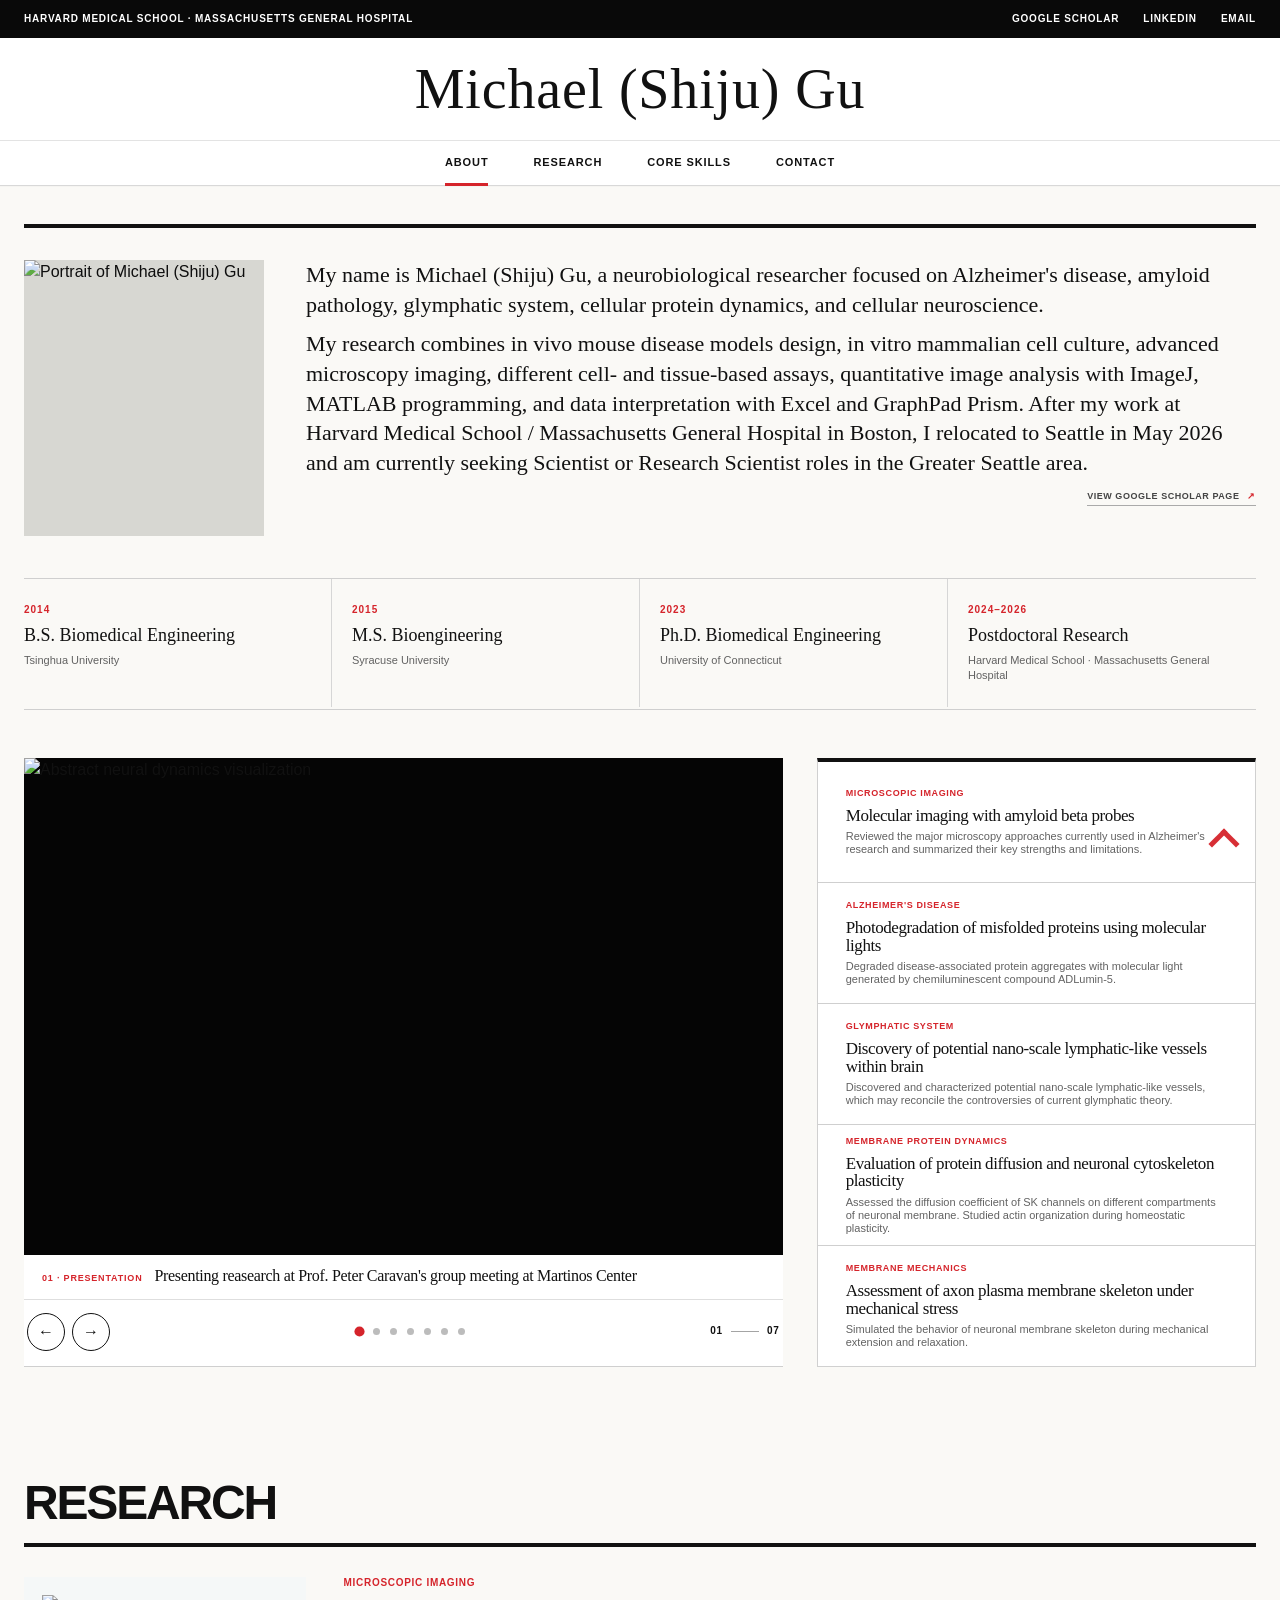
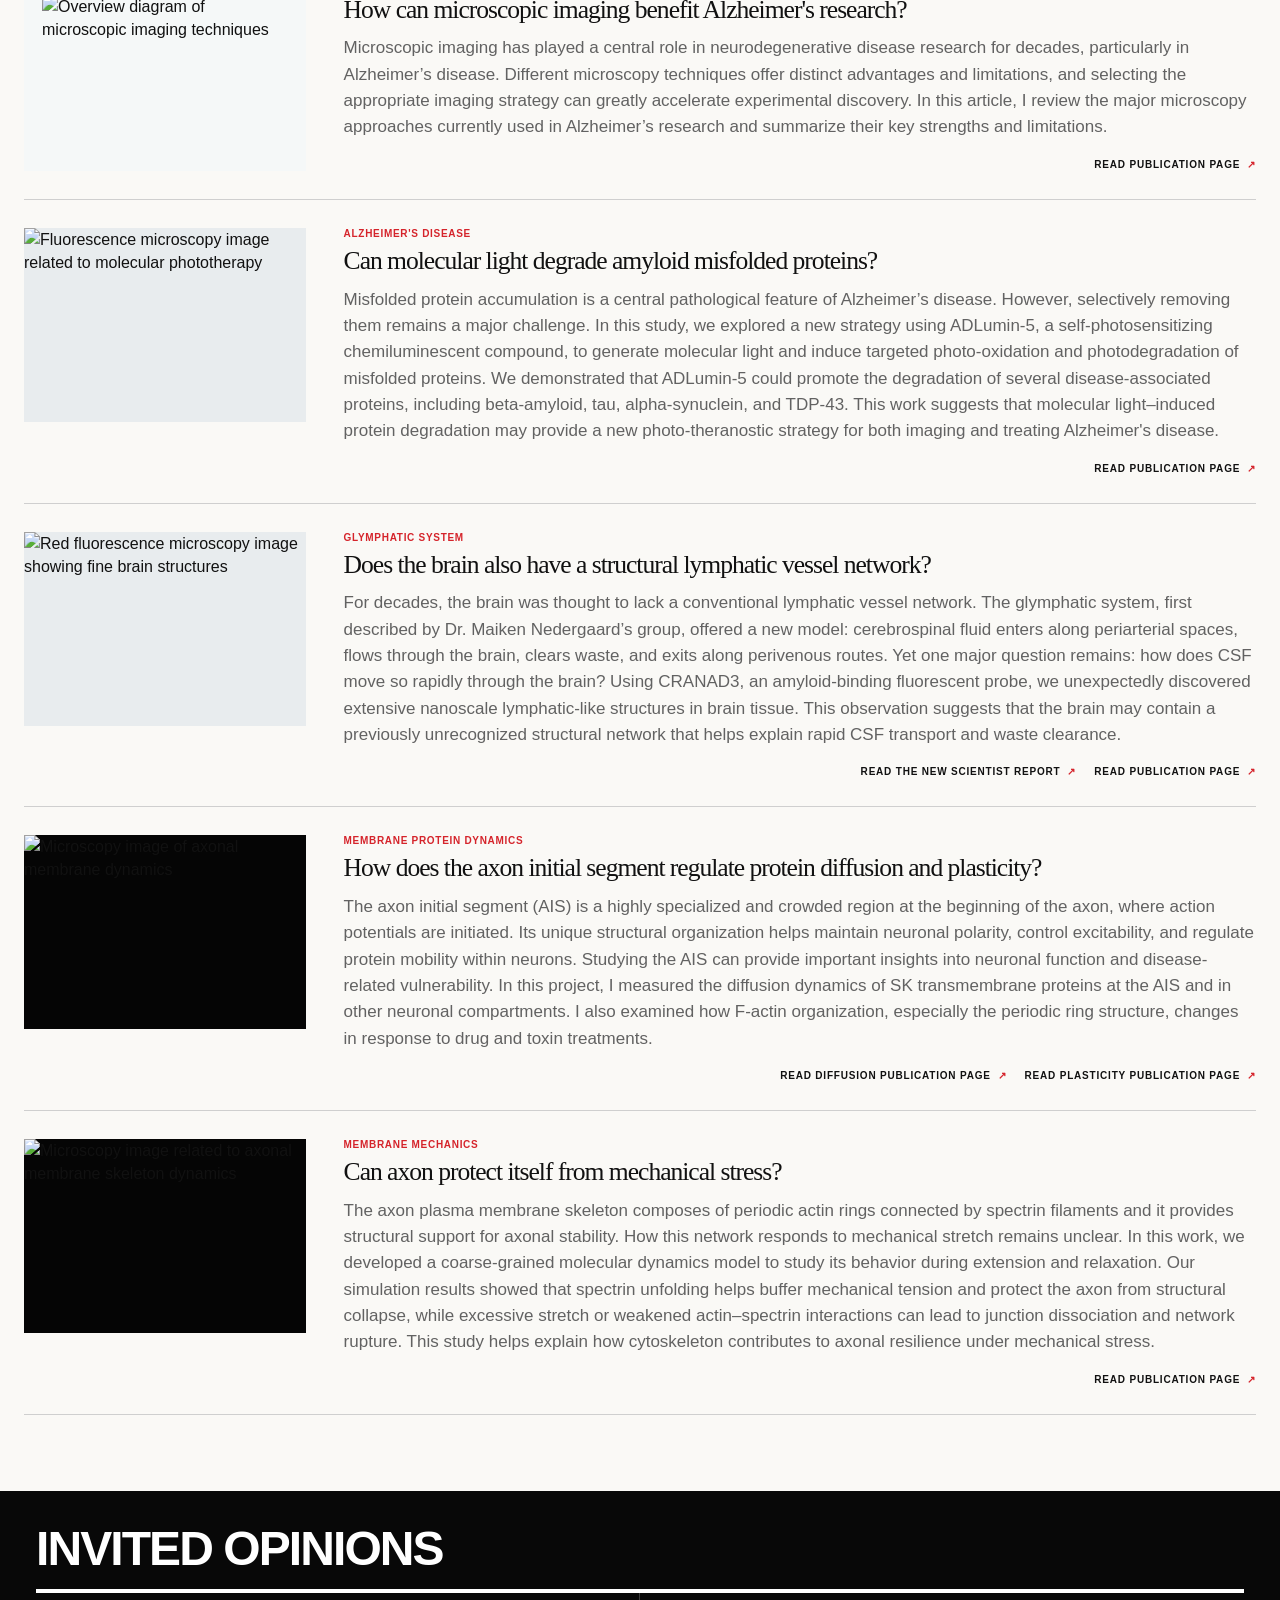
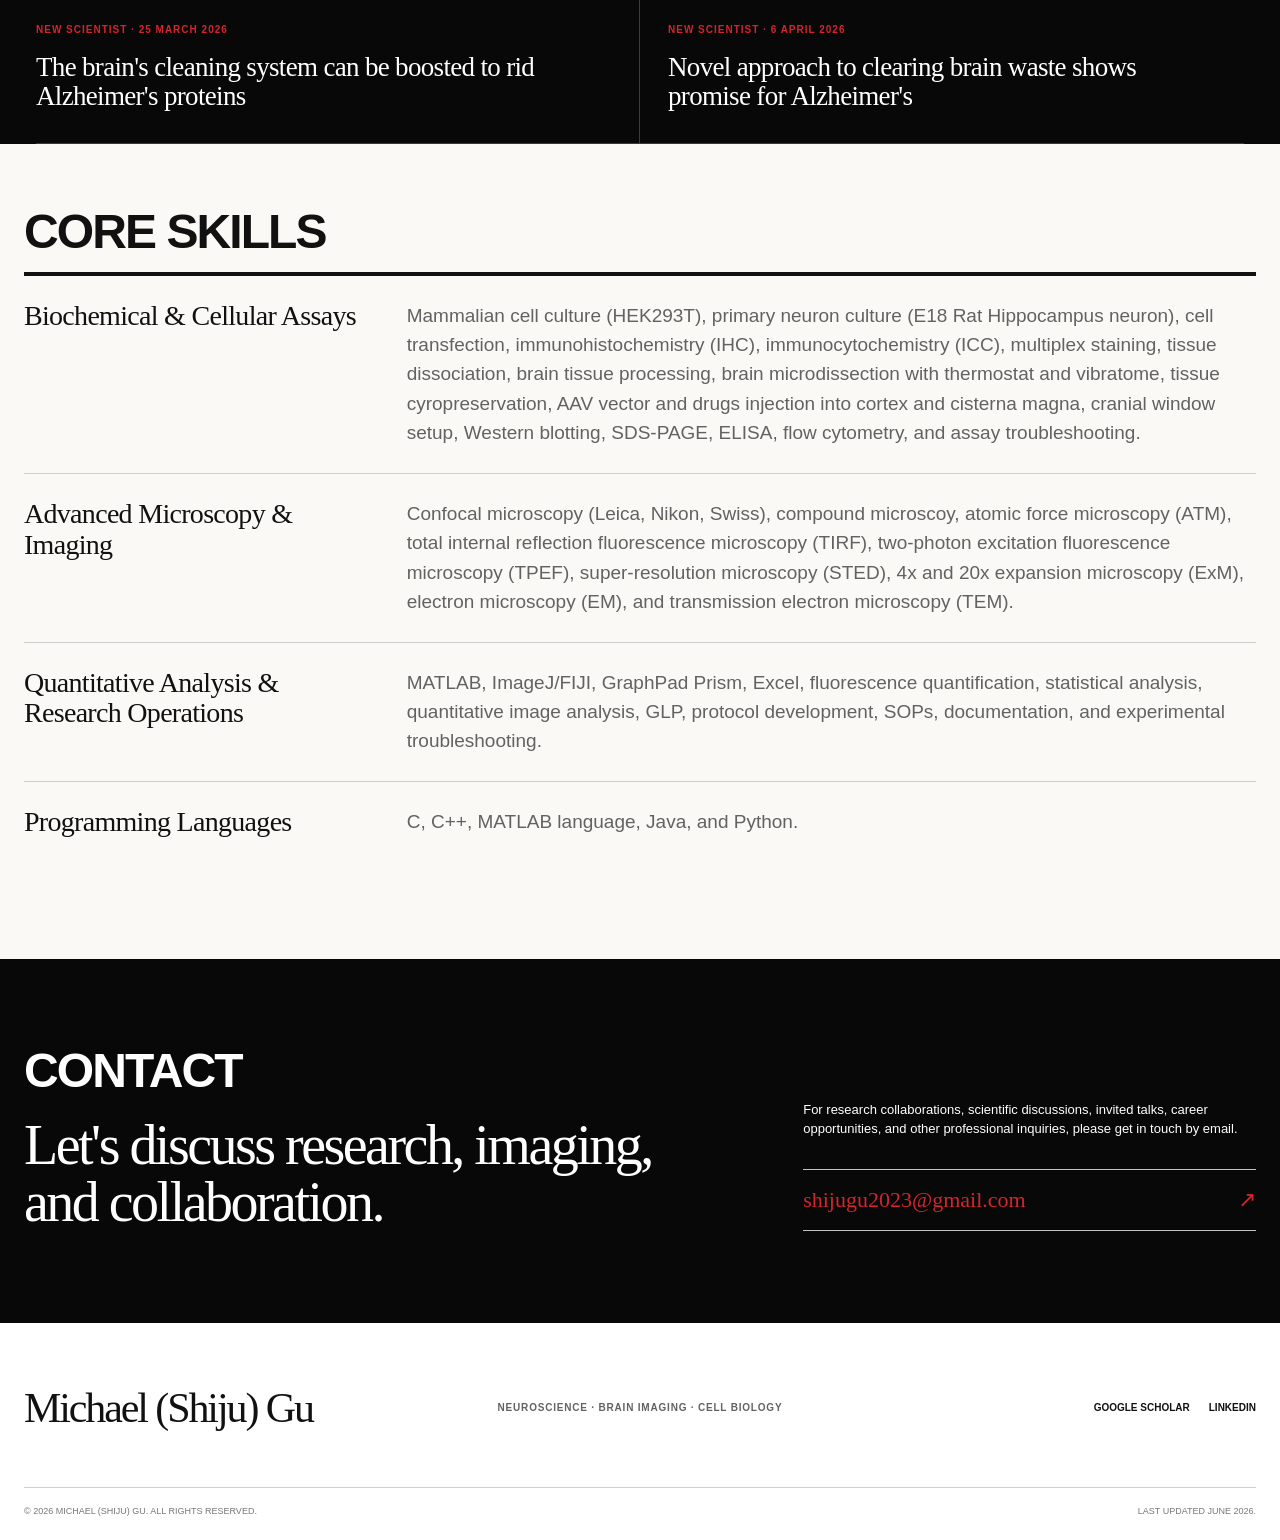
==== commit a3cce78d: "Add files via upload" ====
--- a/index.html
+++ b/index.html
@@ -5,10 +5,70 @@
     <meta name="viewport" content="width=device-width, initial-scale=1.0" />
     <meta
       name="description"
-      content="Michael (Shiju) Gu is a researcher at Harvard Medical School and Massachusetts General Hospital working on the glymphatic system, Alzheimer's disease, neuronal plasticity, and biomedical imaging."
+      content="Shiju Gu, Ph.D. is a neurobiology and biomedical imaging researcher focused on Alzheimer's disease, glymphatic biology, fluorescence microscopy, tissue imaging, quantitative image analysis, and neurodegeneration in the Greater Seattle Area."
     />
+    <meta name="author" content="Shiju Gu, Ph.D." />
+    <meta
+      name="keywords"
+      content="Shiju Gu, Alzheimer's disease, glymphatic biology, fluorescence microscopy, tissue imaging, quantitative image analysis, neurodegeneration"
+    />
+    <meta name="robots" content="index, follow" />
     <meta name="theme-color" content="#ffffff" />
-    <title>Personal Website of Michael (Shiju) Gu</title>
+    <link rel="canonical" href="https://shiju-gu.github.io/" />
+    <meta property="og:type" content="profile" />
+    <meta property="og:site_name" content="Shiju Gu, Ph.D." />
+    <meta property="og:title" content="Shiju Gu, Ph.D. | Alzheimer's Disease, Glymphatic Biology & Biomedical Imaging" />
+    <meta
+      property="og:description"
+      content="Personal website of Shiju Gu, Ph.D., a researcher focused on Alzheimer's disease, glymphatic biology, fluorescence microscopy, tissue imaging, quantitative image analysis, and neurodegeneration."
+    />
+    <meta property="og:url" content="https://shiju-gu.github.io/" />
+    <meta property="og:image" content="https://shiju-gu.github.io/images/Shiju-Gu.jpg" />
+    <meta property="og:image:alt" content="Portrait of Shiju Gu, Ph.D." />
+    <meta property="og:locale" content="en_US" />
+    <meta property="profile:first_name" content="Shiju" />
+    <meta property="profile:last_name" content="Gu" />
+    <meta name="twitter:card" content="summary_large_image" />
+    <meta name="twitter:url" content="https://shiju-gu.github.io/" />
+    <meta name="twitter:title" content="Shiju Gu, Ph.D. | Alzheimer's Disease & Biomedical Imaging" />
+    <meta
+      name="twitter:description"
+      content="Research profile of Shiju Gu, Ph.D., focused on Alzheimer's disease, glymphatic biology, fluorescence microscopy, tissue imaging, quantitative image analysis, and neurodegeneration."
+    />
+    <meta name="twitter:image" content="https://shiju-gu.github.io/images/Shiju-Gu.jpg" />
+    <meta name="twitter:image:alt" content="Portrait of Shiju Gu, Ph.D." />
+    <script type="application/ld+json">
+      {
+        "@context": "https://schema.org",
+        "@type": "Person",
+        "name": "Shiju Gu, Ph.D.",
+        "givenName": "Shiju",
+        "familyName": "Gu",
+        "alternateName": "Michael (Shiju) Gu",
+        "url": "https://shiju-gu.github.io/",
+        "image": "https://shiju-gu.github.io/images/Shiju-Gu.jpg",
+        "sameAs": [
+          "https://scholar.google.com/citations?user=sMQZGO8AAAAJ&hl=en",
+          "https://www.linkedin.com/in/shiju-gu-phd-0b1602113/"
+        ],
+        "jobTitle": "Neurobiology and Biomedical Imaging Researcher",
+        "description": "Shiju Gu, Ph.D. studies Alzheimer's disease, glymphatic biology, fluorescence microscopy, tissue imaging, quantitative image analysis, and neurodegeneration.",
+        "knowsAbout": [
+          "Alzheimer's disease",
+          "Glymphatic biology",
+          "Fluorescence microscopy",
+          "Tissue imaging",
+          "Quantitative image analysis",
+          "Neurodegeneration"
+        ],
+        "address": {
+          "@type": "PostalAddress",
+          "addressLocality": "Greater Seattle Area",
+          "addressCountry": "US"
+        }
+      }
+    </script>
+    <title>Shiju Gu, Ph.D. | Alzheimer's Disease & Biomedical Imaging</title>
     <link rel="stylesheet" href="styles.css" />
     <script src="script.js" defer></script>
   </head>
